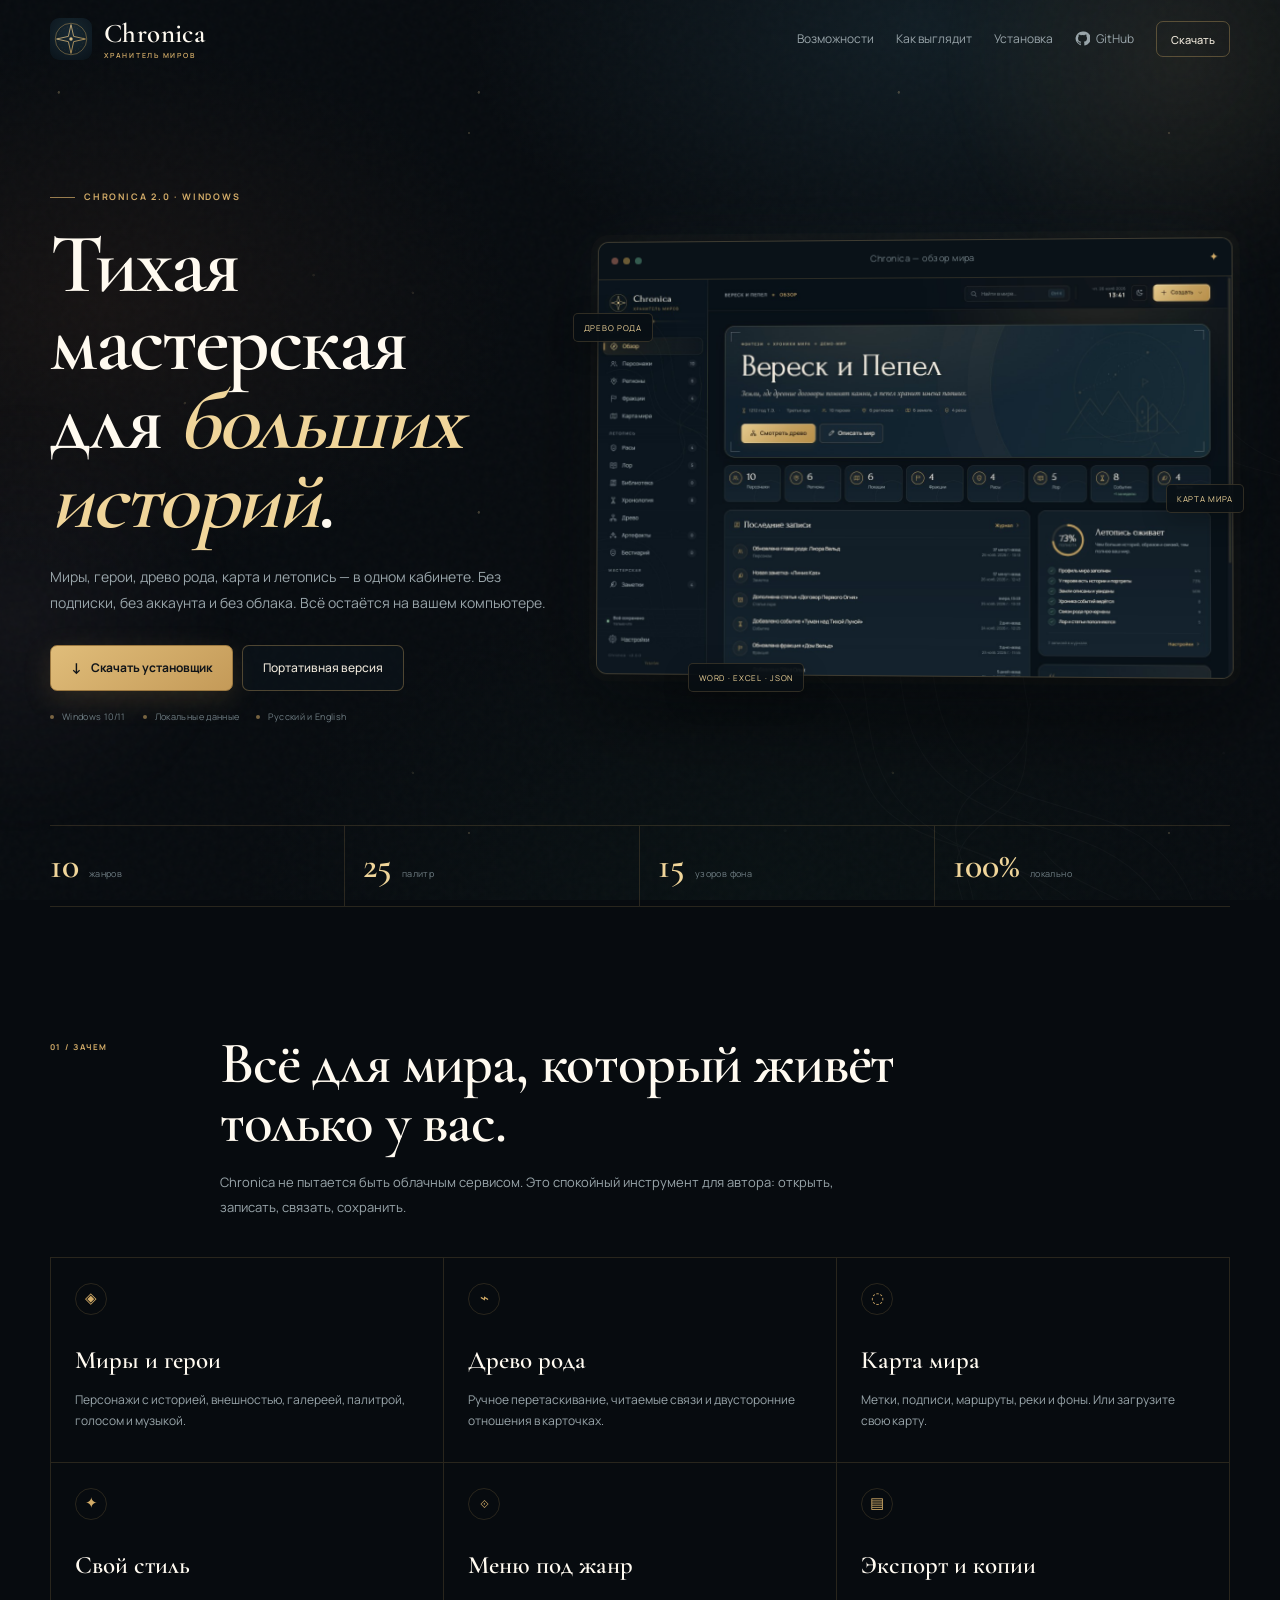
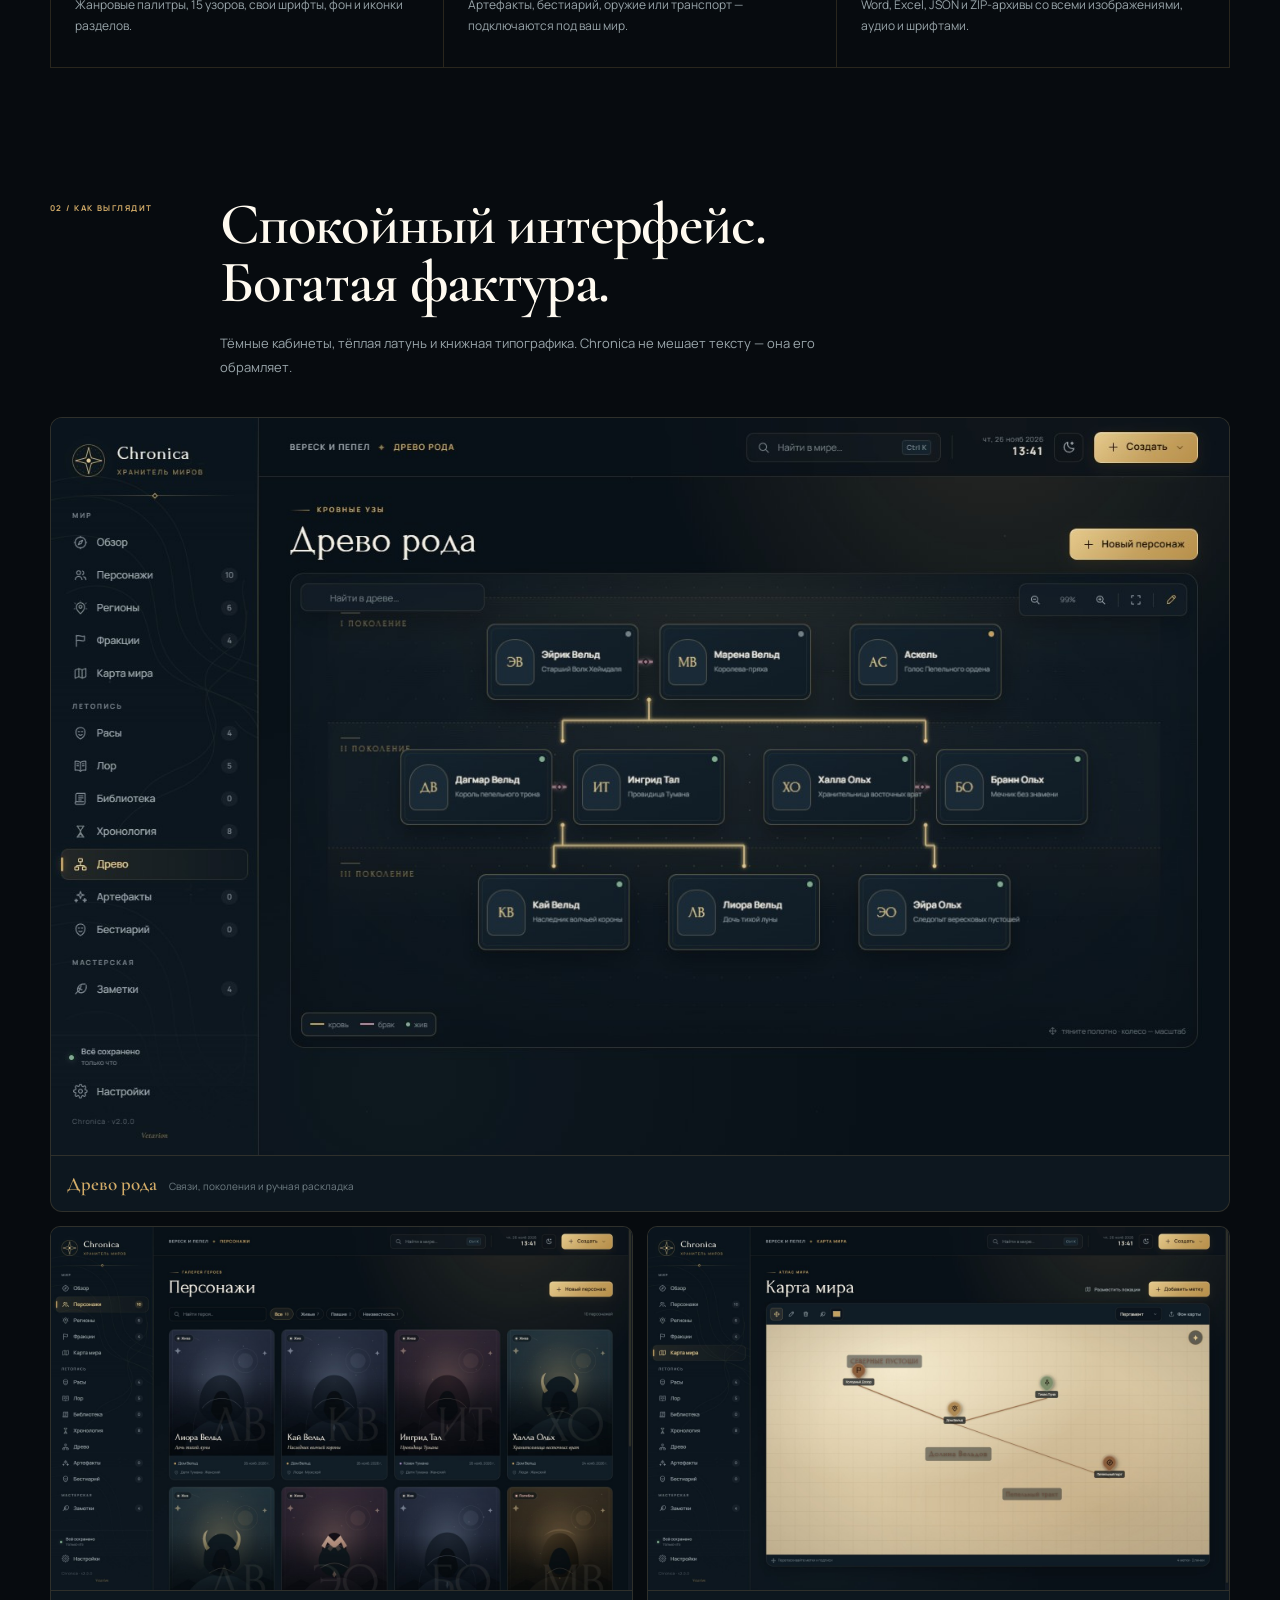
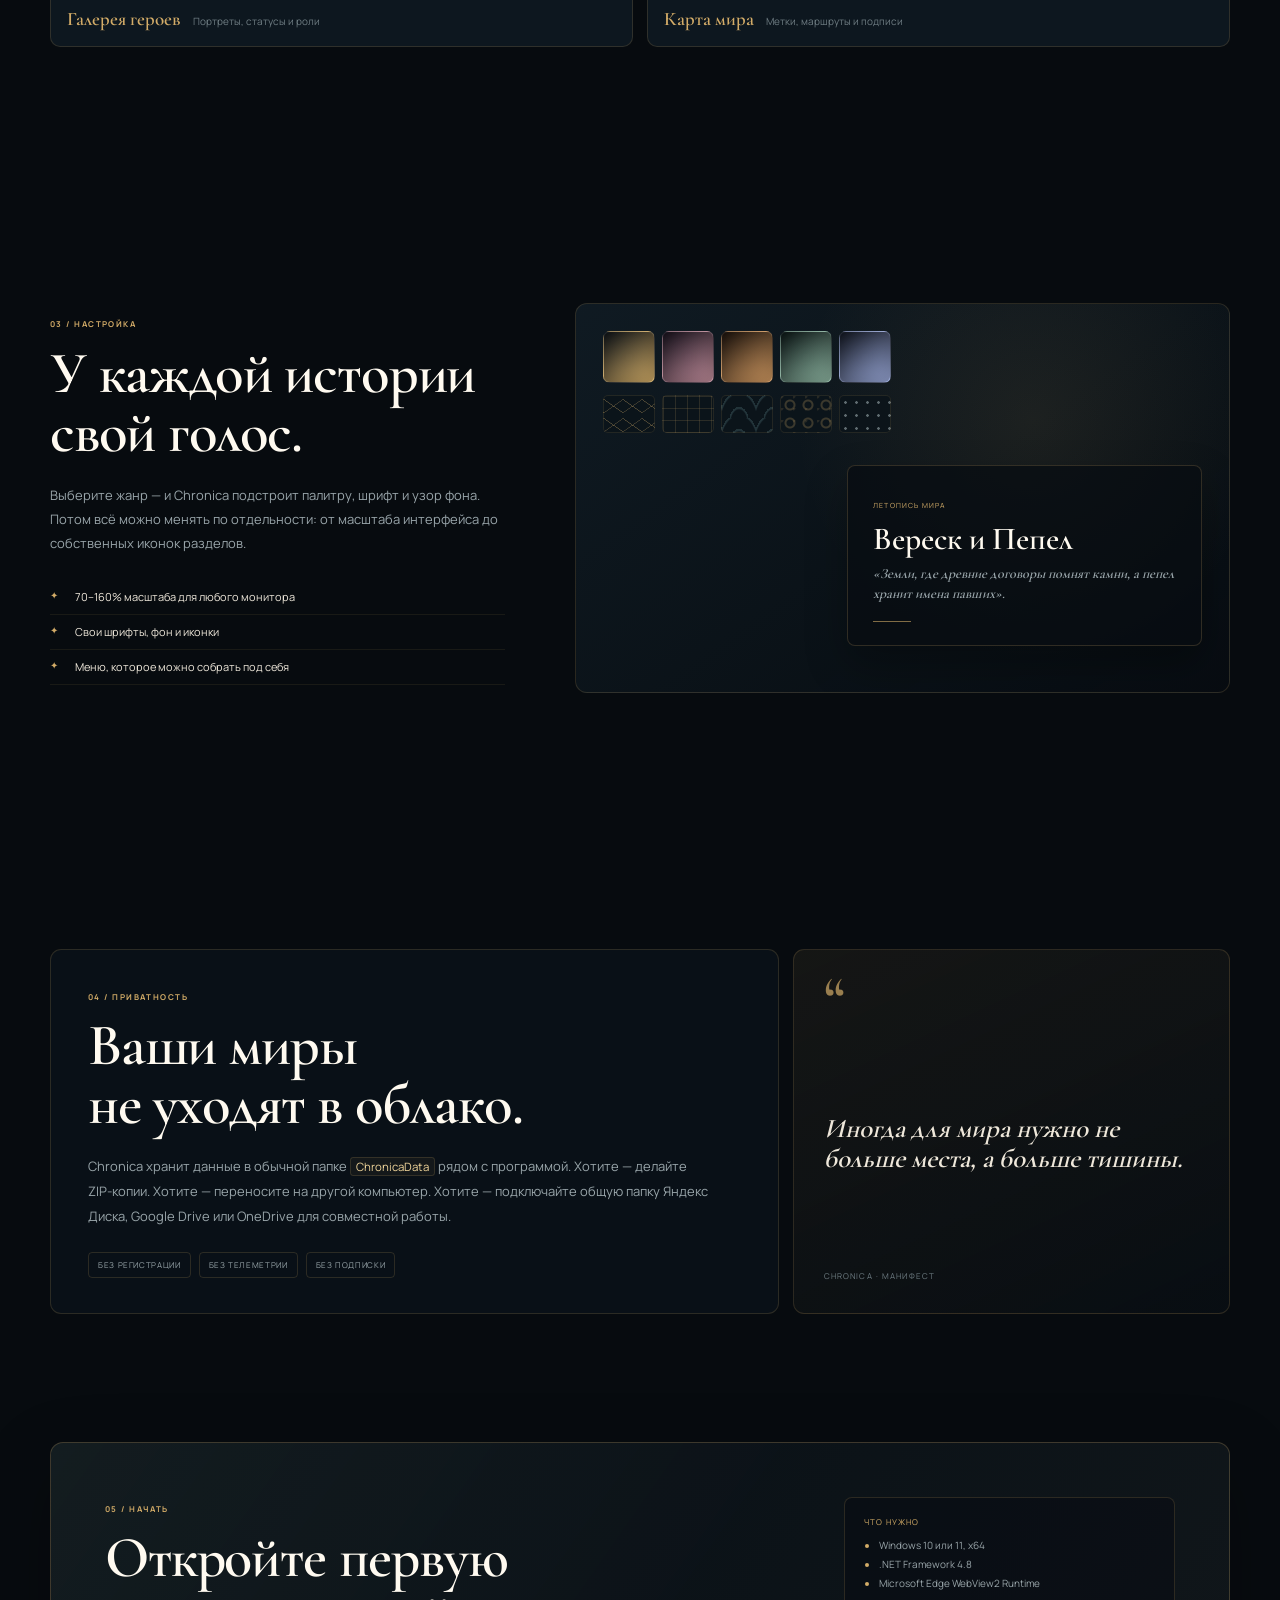
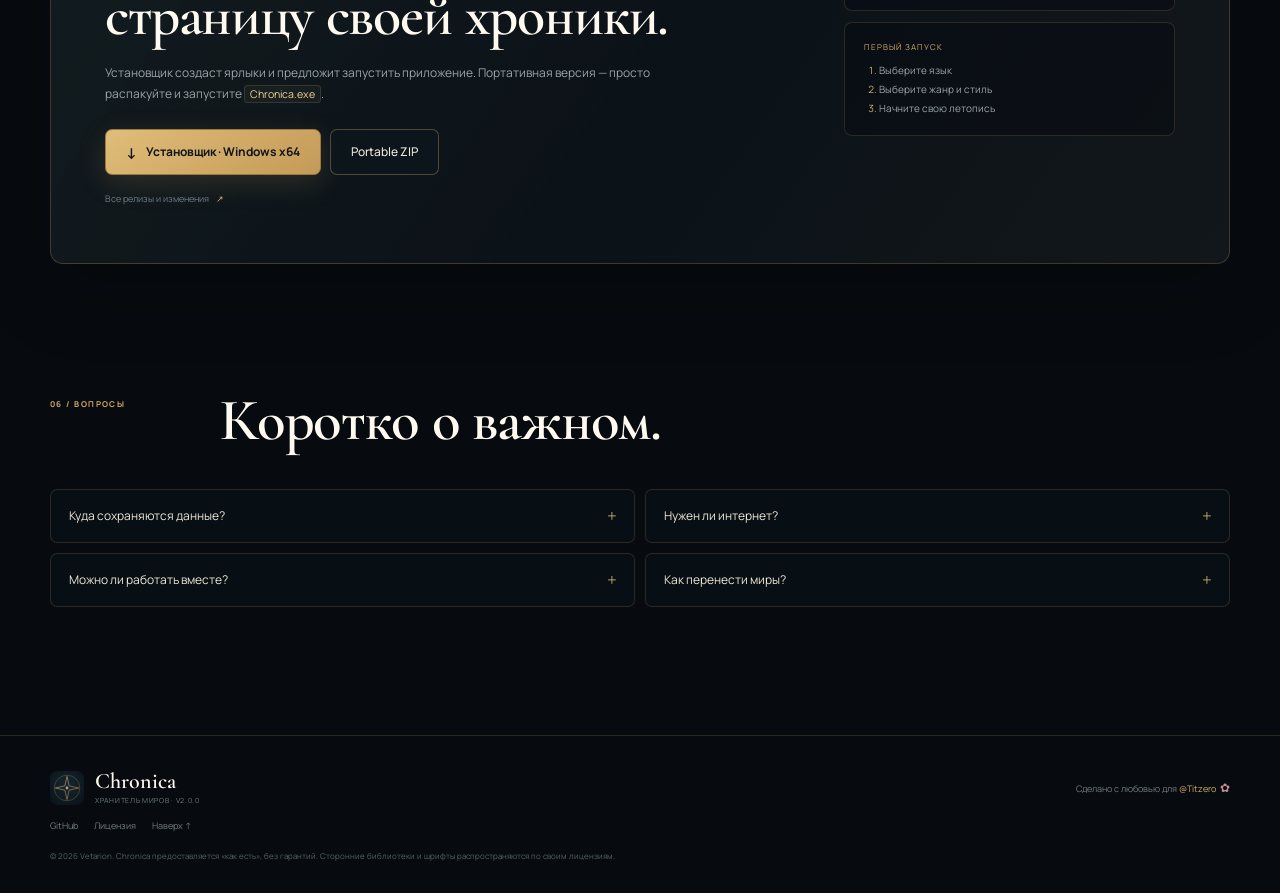
==== docs/index.html @ 89492b54 "Chronica 2.0.0" ====
<!DOCTYPE html>
<html lang="ru">
<head>
  <meta charset="UTF-8">
  <meta name="viewport" content="width=device-width, initial-scale=1">
  <meta name="theme-color" content="#080c10">
  <title>Chronica — тихая мастерская для больших историй</title>
  <meta name="description" content="Chronica — настольная мастерская для фэнтезийных миров, героев и летописей. Всё хранится локально на вашем компьютере.">
  <meta property="og:type" content="website">
  <meta property="og:title" content="Chronica — тихая мастерская для больших историй">
  <meta property="og:description" content="Миры, герои, древо рода, карта мира и летопись. Без подписки. Без облака. Только ваши истории.">
  <meta property="og:image" content="https://ivansemenovvetarion.github.io/Chronica/assets/app-dashboard.jpg">
  <meta property="og:url" content="https://ivansemenovvetarion.github.io/Chronica/">
  <meta name="twitter:card" content="summary_large_image">
  <link rel="icon" href="assets/sigil.svg" type="image/svg+xml">
  <link rel="stylesheet" href="style.css">
  <noscript><style>.reveal{opacity:1;transform:none}</style></noscript>
</head>
<body>
  <div class="backdrop" aria-hidden="true">
    <div class="backdrop__stars"></div>
    <div class="backdrop__glow backdrop__glow--one"></div>
    <div class="backdrop__glow backdrop__glow--two"></div>
    <img class="backdrop__contour" src="assets/contour.svg" alt="">
  </div>

  <header class="site-header" id="top">
    <a class="brand" href="#top" aria-label="Chronica — на главную">
      <img class="brand__sigil" src="assets/sigil.svg" alt="" width="42" height="42">
      <span class="brand__copy">
        <strong>Chronica</strong>
        <small>хранитель миров</small>
      </span>
    </a>
    <nav class="nav" aria-label="Основная навигация">
      <a href="#features">Возможности</a>
      <a href="#showcase">Как выглядит</a>
      <a href="#download">Установка</a>
      <a class="nav__github" href="https://github.com/IvanSemenovVetarion/Chronica" target="_blank" rel="noreferrer">
        <svg viewBox="0 0 24 24" aria-hidden="true"><path d="M12 .8a11.2 11.2 0 0 0-3.5 21.8c.6.1.8-.2.8-.5v-2c-3.1.7-3.8-1.3-3.8-1.3-.5-1.3-1.2-1.7-1.2-1.7-1-.7.1-.7.1-.7 1.1.1 1.7 1.2 1.7 1.2 1 1.7 2.6 1.2 3.2.9.1-.7.4-1.2.7-1.5-2.5-.3-5.1-1.2-5.1-5.5 0-1.2.4-2.2 1.1-3-.1-.3-.5-1.4.1-2.9 0 0 1-.3 3.1 1.2a10.7 10.7 0 0 1 5.7 0c2.2-1.5 3.1-1.2 3.1-1.2.6 1.5.2 2.6.1 2.9.7.8 1.1 1.8 1.1 3 0 4.3-2.6 5.2-5.1 5.5.4.4.8 1.1.8 2.2v3.3c0 .3.2.6.8.5A11.2 11.2 0 0 0 12 .8Z"/></svg>
        GitHub
      </a>
      <a class="button button--small" href="#download">Скачать</a>
    </nav>
  </header>

  <main>
    <section class="hero shell">
      <div class="hero__copy reveal">
        <p class="kicker"><span></span> Chronica 2.0 · Windows</p>
        <h1>Тихая мастерская для <em>больших историй</em>.</h1>
        <p class="hero__lead">Миры, герои, древо рода, карта и летопись — в одном кабинете. Без подписки, без аккаунта и без облака. Всё остаётся на вашем компьютере.</p>
        <div class="hero__actions">
          <a class="button button--primary" href="https://github.com/IvanSemenovVetarion/Chronica/releases/latest/download/ChronicaSetup.exe">
            <span class="button__icon">↓</span> Скачать установщик
          </a>
          <a class="button button--ghost" href="https://github.com/IvanSemenovVetarion/Chronica/releases/latest/download/Chronica-portable.zip">
            Портативная версия
          </a>
        </div>
        <div class="hero__meta">
          <span>Windows 10/11</span>
          <span>Локальные данные</span>
          <span>Русский и English</span>
        </div>
      </div>

      <div class="hero__visual reveal reveal--late">
        <div class="window">
          <div class="window__bar">
            <span class="window__dots"><i></i><i></i><i></i></span>
            <span class="window__title">Chronica — обзор мира</span>
            <span class="window__mark">✦</span>
          </div>
          <div class="window__body">
            <img src="assets/app-dashboard.jpg" alt="Chronica: обзор мира «Вереск и Пепел»" width="1440" height="900">
          </div>
        </div>
        <span class="float-tag float-tag--one">Древо рода</span>
        <span class="float-tag float-tag--two">Карта мира</span>
        <span class="float-tag float-tag--three">Word · Excel · JSON</span>
      </div>
    </section>

    <section class="stat-strip shell reveal" aria-label="Коротко о Chronica">
      <div><strong>10</strong><span>жанров</span></div>
      <div><strong>25</strong><span>палитр</span></div>
      <div><strong>15</strong><span>узоров фона</span></div>
      <div><strong>100%</strong><span>локально</span></div>
    </section>

    <section class="section shell" id="features">
      <div class="section-head reveal">
        <p class="section-no">01 / Зачем</p>
        <div>
          <h2>Всё для мира, который живёт<br>только у вас.</h2>
          <p>Chronica не пытается быть облачным сервисом. Это спокойный инструмент для автора: открыть, записать, связать, сохранить.</p>
        </div>
      </div>

      <div class="feature-grid">
        <article class="feature reveal">
          <span class="feature__icon">◈</span>
          <h3>Миры и герои</h3>
          <p>Персонажи с историей, внешностью, галереей, палитрой, голосом и музыкой.</p>
        </article>
        <article class="feature reveal">
          <span class="feature__icon">⌁</span>
          <h3>Древо рода</h3>
          <p>Ручное перетаскивание, читаемые связи и двусторонние отношения в карточках.</p>
        </article>
        <article class="feature reveal">
          <span class="feature__icon">◌</span>
          <h3>Карта мира</h3>
          <p>Метки, подписи, маршруты, реки и фоны. Или загрузите свою карту.</p>
        </article>
        <article class="feature reveal">
          <span class="feature__icon">✦</span>
          <h3>Свой стиль</h3>
          <p>Жанровые палитры, 15 узоров, свои шрифты, фон и иконки разделов.</p>
        </article>
        <article class="feature reveal">
          <span class="feature__icon">⟐</span>
          <h3>Меню под жанр</h3>
          <p>Артефакты, бестиарий, оружие или транспорт — подключаются под ваш мир.</p>
        </article>
        <article class="feature reveal">
          <span class="feature__icon">▤</span>
          <h3>Экспорт и копии</h3>
          <p>Word, Excel, JSON и ZIP-архивы со всеми изображениями, аудио и шрифтами.</p>
        </article>
      </div>
    </section>

    <section class="section showcase shell" id="showcase">
      <div class="section-head reveal">
        <p class="section-no">02 / Как выглядит</p>
        <div>
          <h2>Спокойный интерфейс.<br>Богатая фактура.</h2>
          <p>Тёмные кабинеты, тёплая латунь и книжная типографика. Chronica не мешает тексту — она его обрамляет.</p>
        </div>
      </div>

      <figure class="showcase__hero reveal">
        <img src="assets/app-tree.jpg" alt="Древо рода в Chronica" width="1440" height="900" loading="lazy">
        <figcaption><span>Древо рода</span> Связи, поколения и ручная раскладка</figcaption>
      </figure>

      <div class="showcase__pair">
        <figure class="reveal">
          <img src="assets/app-characters.jpg" alt="Галерея героев в Chronica" width="1440" height="900" loading="lazy">
          <figcaption><span>Галерея героев</span> Портреты, статусы и роли</figcaption>
        </figure>
        <figure class="reveal reveal--late">
          <img src="assets/app-map.jpg" alt="Карта мира в Chronica" width="1440" height="900" loading="lazy">
          <figcaption><span>Карта мира</span> Метки, маршруты и подписи</figcaption>
        </figure>
      </div>
    </section>

    <section class="section customize shell">
      <div class="customize__copy reveal">
        <p class="section-no">03 / Настройка</p>
        <h2>У каждой истории<br>свой голос.</h2>
        <p>Выберите жанр — и Chronica подстроит палитру, шрифт и узор фона. Потом всё можно менять по отдельности: от масштаба интерфейса до собственных иконок разделов.</p>
        <ul class="check-list">
          <li>70–160% масштаба для любого монитора</li>
          <li>Свои шрифты, фон и иконки</li>
          <li>Меню, которое можно собрать под себя</li>
        </ul>
      </div>
      <div class="customize__visual reveal reveal--late" aria-label="Примеры палитр и узоров Chronica">
        <div class="palette-row">
          <span style="--swatch:#0b1117;--swatch2:#d4ae68"></span>
          <span style="--swatch:#15101b;--swatch2:#c28e9c"></span>
          <span style="--swatch:#19110c;--swatch2:#d39b62"></span>
          <span style="--swatch:#0a1414;--swatch2:#8fb7a3"></span>
          <span style="--swatch:#11151f;--swatch2:#9aa9d9"></span>
        </div>
        <div class="pattern-row">
          <i class="pattern pattern--runes"></i>
          <i class="pattern pattern--grid"></i>
          <i class="pattern pattern--waves"></i>
          <i class="pattern pattern--gears"></i>
          <i class="pattern pattern--snow"></i>
        </div>
        <div class="sample-card">
          <span class="sample-card__kicker">Летопись мира</span>
          <strong>Вереск и Пепел</strong>
          <p>«Земли, где древние договоры помнят камни, а пепел хранит имена павших».</p>
          <span class="sample-card__line"></span>
        </div>
      </div>
    </section>

    <section class="section privacy shell">
      <div class="privacy__panel reveal">
        <p class="section-no">04 / Приватность</p>
        <h2>Ваши миры<br>не уходят в облако.</h2>
        <p>Chronica хранит данные в обычной папке <code>ChronicaData</code> рядом с программой. Хотите — делайте ZIP-копии. Хотите — переносите на другой компьютер. Хотите — подключайте общую папку Яндекс Диска, Google Drive или OneDrive для совместной работы.</p>
        <div class="privacy__facts">
          <span>Без регистрации</span>
          <span>Без телеметрии</span>
          <span>Без подписки</span>
        </div>
      </div>
      <div class="quote-card reveal reveal--late">
        <span class="quote-card__mark">“</span>
        <p>Иногда для мира нужно не больше места, а больше тишины.</p>
        <span class="quote-card__author">Chronica · манифест</span>
      </div>
    </section>

    <section class="section download shell" id="download">
      <div class="download__card reveal">
        <div class="download__copy">
          <p class="section-no">05 / Начать</p>
          <h2>Откройте первую<br>страницу своей хроники.</h2>
          <p>Установщик создаст ярлыки и предложит запустить приложение. Портативная версия — просто распакуйте и запустите <code>Chronica.exe</code>.</p>
          <div class="download__actions">
            <a class="button button--primary" href="https://github.com/IvanSemenovVetarion/Chronica/releases/latest/download/ChronicaSetup.exe"><span class="button__icon">↓</span> Установщик · Windows x64</a>
            <a class="button button--ghost" href="https://github.com/IvanSemenovVetarion/Chronica/releases/latest/download/Chronica-portable.zip">Portable ZIP</a>
          </div>
          <a class="text-link" href="https://github.com/IvanSemenovVetarion/Chronica/releases">Все релизы и изменения <span>↗</span></a>
        </div>
        <div class="download__side">
          <div class="requirements">
            <h3>Что нужно</h3>
            <ul>
              <li>Windows 10 или 11, x64</li>
              <li>.NET Framework 4.8</li>
              <li>Microsoft Edge WebView2 Runtime</li>
            </ul>
          </div>
          <div class="steps">
            <h3>Первый запуск</h3>
            <ol>
              <li>Выберите язык</li>
              <li>Выберите жанр и стиль</li>
              <li>Начните свою летопись</li>
            </ol>
          </div>
        </div>
      </div>
    </section>

    <section class="section faq shell">
      <div class="section-head reveal">
        <p class="section-no">06 / Вопросы</p>
        <div><h2>Коротко о важном.</h2></div>
      </div>
      <div class="faq-grid">
        <details class="reveal">
          <summary>Куда сохраняются данные?</summary>
          <p>В папку <code>ChronicaData</code> рядом с программой. В установленной версии — в папке установки; если она недоступна для записи, используется <code>%LocalAppData%\Chronica</code>.</p>
        </details>
        <details class="reveal">
          <summary>Нужен ли интернет?</summary>
          <p>Нет. Интернет нужен только для проверки обновлений GitHub и импорта из старых чатов через DeepSeek — и то по желанию.</p>
        </details>
        <details class="reveal">
          <summary>Можно ли работать вместе?</summary>
          <p>Да, через общую папку Яндекс Диска, Google Drive, OneDrive или сетевую папку. Без собственного сервера.</p>
        </details>
        <details class="reveal">
          <summary>Как перенести миры?</summary>
          <p>Скопируйте папку <code>ChronicaData</code> целиком рядом с новой копией программы. Резервная копия в ZIP собирает ещё и изображения, аудио и шрифты.</p>
        </details>
      </div>
    </section>
  </main>

  <footer class="site-footer">
    <div class="shell footer__inner">
      <div class="footer__brand">
        <img src="assets/sigil.svg" alt="" width="34" height="34">
        <div><strong>Chronica</strong><span>хранитель миров · v2.0.0</span></div>
      </div>
      <p class="footer__love">Сделано с любовью для <a href="https://vk.ru/titzero" target="_blank" rel="noreferrer">@Titzero</a><span class="rose" aria-hidden="true">✿</span></p>
      <div class="footer__links">
        <a href="https://github.com/IvanSemenovVetarion/Chronica" target="_blank" rel="noreferrer">GitHub</a>
        <a href="https://github.com/IvanSemenovVetarion/Chronica/blob/main/LICENSE">Лицензия</a>
        <a href="#top">Наверх ↑</a>
      </div>
      <p class="footer__legal">© 2026 Vetarion. Chronica предоставляется «как есть», без гарантий. Сторонние библиотеки и шрифты распространяются по своим лицензиям.</p>
    </div>
  </footer>

  <script src="script.js"></script>
</body>
</html>
---- docs/style.css ----
@font-face {
  font-family: "Cormorant";
  src: url("assets/fonts/cormorant-cyr.woff2") format("woff2");
  font-weight: 300 700;
  font-style: normal;
  font-display: swap;
  unicode-range: U+0301, U+0400-045F, U+0490-0491, U+04B0-04B1, U+2116;
}
@font-face {
  font-family: "Cormorant";
  src: url("assets/fonts/cormorant-lat.woff2") format("woff2");
  font-weight: 300 700;
  font-style: normal;
  font-display: swap;
  unicode-range: U+0000-00FF, U+0131, U+0152-0153, U+02BB-02BC, U+02C6, U+02DA, U+02DC, U+2000-206F, U+2074, U+20AC, U+2122, U+2191, U+2193, U+2212, U+2215, U+FEFF, U+FFFD;
}
@font-face {
  font-family: "Manrope";
  src: url("assets/fonts/manrope-cyr.woff2") format("woff2");
  font-weight: 300 800;
  font-style: normal;
  font-display: swap;
  unicode-range: U+0301, U+0400-045F, U+0490-0491, U+04B0-04B1, U+2116;
}
@font-face {
  font-family: "Manrope";
  src: url("assets/fonts/manrope-lat.woff2") format("woff2");
  font-weight: 300 800;
  font-style: normal;
  font-display: swap;
  unicode-range: U+0000-00FF, U+0131, U+0152-0153, U+02BB-02BC, U+02C6, U+02DA, U+02DC, U+2000-206F, U+2074, U+20AC, U+2122, U+2191, U+2193, U+2212, U+2215, U+FEFF, U+FFFD;
}

:root {
  --bg: #070b0f;
  --bg-soft: #0a1117;
  --panel: #0d171f;
  --panel-2: #111c25;
  --ink: #eee7da;
  --ink-strong: #fffaf0;
  --muted: #99a5aa;
  --muted-2: #6f7d83;
  --gold: #d3ac68;
  --gold-bright: #f0d59a;
  --rose: #c48d9a;
  --line: rgba(211, 172, 104, 0.17);
  --line-strong: rgba(211, 172, 104, 0.34);
  --serif: "Cormorant", "Times New Roman", Georgia, serif;
  --sans: "Manrope", "Segoe UI", Arial, sans-serif;
  --shell: 1180px;
}
* { box-sizing: border-box; }
html { scroll-behavior: smooth; }
section[id] { scroll-margin-top: 88px; }
body {
  margin: 0;
  background: var(--bg);
  color: var(--ink);
  font-family: var(--sans);
  font-size: 16px;
  line-height: 1.65;
  overflow-x: hidden;
  -webkit-font-smoothing: antialiased;
}
::selection { background: rgba(211, 172, 104, .3); color: var(--ink-strong); }
a { color: inherit; }
img { max-width: 100%; display: block; }
button, a { -webkit-tap-highlight-color: transparent; }
.shell { width: min(calc(100% - 48px), var(--shell)); margin-inline: auto; }

.backdrop {
  position: fixed; inset: 0; z-index: -2; pointer-events: none; overflow: hidden;
  background:
    radial-gradient(ellipse 55% 46% at 72% 3%, rgba(45, 83, 100, .25), transparent 65%),
    radial-gradient(ellipse 46% 42% at 8% 34%, rgba(90, 55, 37, .18), transparent 70%),
    radial-gradient(ellipse 55% 48% at 60% 100%, rgba(17, 47, 40, .16), transparent 75%),
    var(--bg);
}
.backdrop__stars {
  position: absolute; inset: 0; opacity: .5;
  background-image:
    radial-gradient(circle at 14% 22%, rgba(240, 213, 154, .48) 0 1px, transparent 1.5px),
    radial-gradient(circle at 33% 72%, rgba(240, 213, 154, .28) 0 1px, transparent 1.5px),
    radial-gradient(circle at 67% 19%, rgba(240, 213, 154, .35) 0 1px, transparent 1.5px),
    radial-gradient(circle at 86% 61%, rgba(240, 213, 154, .22) 0 1px, transparent 1.5px),
    radial-gradient(circle at 49% 43%, rgba(240, 213, 154, .18) 0 1px, transparent 1.5px);
  background-size: 420px 420px, 560px 560px, 700px 700px, 480px 480px, 640px 640px;
}
.backdrop__glow { position: absolute; border-radius: 50%; filter: blur(2px); }
.backdrop__glow--one { width: 520px; height: 520px; right: -160px; top: -200px; background: radial-gradient(circle, rgba(211,172,104,.09), transparent 65%); }
.backdrop__glow--two { width: 480px; height: 480px; left: -220px; top: 42%; background: radial-gradient(circle, rgba(196,141,154,.06), transparent 65%); }
.backdrop__contour { position: absolute; width: 760px; right: -160px; bottom: -220px; opacity: .06; filter: saturate(0); }
.backdrop::after {
  content: ""; position: absolute; inset: 0; opacity: .035;
  background-image: url("data:image/svg+xml,%3Csvg viewBox='0 0 160 160' xmlns='http://www.w3.org/2000/svg'%3E%3Cfilter id='n'%3E%3CfeTurbulence type='fractalNoise' baseFrequency='.9' numOctaves='3' stitchTiles='stitch'/%3E%3C/filter%3E%3Crect width='100%25' height='100%25' filter='url(%23n)' opacity='.7'/%3E%3C/svg%3E");
}

.site-header {
  position: sticky; top: 0; z-index: 20;
  display: flex; align-items: center; justify-content: space-between; gap: 24px;
  width: min(calc(100% - 48px), var(--shell)); margin-inline: auto;
  padding: 18px 0;
  transition: padding .25s ease, background .25s ease, border-color .25s ease;
}
.site-header.is-scrolled {
  padding: 12px 18px; margin-top: 8px;
  border: 1px solid rgba(211, 172, 104, .12); border-radius: 14px;
  background: rgba(7, 11, 15, .82); backdrop-filter: blur(18px);
}
.brand { display: flex; align-items: center; gap: 12px; text-decoration: none; }
.brand__sigil { width: 42px; height: 42px; opacity: .95; }
.brand__copy { display: flex; flex-direction: column; line-height: 1; }
.brand strong { font-family: var(--serif); font-size: 27px; font-weight: 500; letter-spacing: .015em; color: var(--ink-strong); }
.brand small { margin-top: 5px; color: var(--gold); font-size: 7px; font-weight: 600; letter-spacing: .25em; text-transform: uppercase; }
.nav { display: flex; align-items: center; gap: 22px; font-size: 12px; color: var(--muted); }
.nav > a { text-decoration: none; transition: color .2s ease; }
.nav > a:hover { color: var(--ink-strong); }
.nav__github { display: inline-flex; align-items: center; gap: 6px; }
.nav__github svg { width: 15px; height: 15px; fill: currentColor; }

.button {
  display: inline-flex; align-items: center; justify-content: center; gap: 9px;
  min-height: 46px; padding: 0 20px;
  border: 1px solid var(--line-strong); border-radius: 7px;
  color: var(--ink); background: transparent;
  font: 500 12px/1 var(--sans); text-decoration: none; cursor: pointer;
  transition: transform .2s ease, background .2s ease, border-color .2s ease, color .2s ease, box-shadow .2s ease;
}
.button:hover { transform: translateY(-2px); border-color: var(--gold); color: var(--ink-strong); }
.button--small { min-height: 36px; padding: 0 14px; font-size: 11px; }
.button--primary {
  border-color: #9b7840;
  background: linear-gradient(145deg, #e0bd7a, #c49a58);
  color: #101418; font-weight: 700;
  box-shadow: 0 8px 28px rgba(196, 154, 88, .18);
}
.button--primary:hover { color: #000; box-shadow: 0 12px 38px rgba(224, 189, 122, .28); }
.button--ghost { background: rgba(13, 23, 31, .5); }
.button__icon { font-size: 15px; line-height: 1; }

.hero {
  display: grid; grid-template-columns: minmax(0, .88fr) minmax(0, 1.12fr);
  align-items: center; gap: 42px;
  padding-top: clamp(56px, 9vw, 112px); padding-bottom: clamp(56px, 8vw, 100px);
}
.kicker { display: flex; align-items: center; gap: 9px; margin: 0 0 20px; color: var(--gold); font-size: 9px; font-weight: 700; letter-spacing: .2em; text-transform: uppercase; }
.kicker span { width: 25px; height: 1px; background: var(--gold); opacity: .7; }
h1, h2, h3 { font-family: var(--serif); font-weight: 400; }
h1 {
  margin: 0; font-size: clamp(54px, 6.6vw, 88px); line-height: .93;
  letter-spacing: -.025em; color: var(--ink-strong); text-wrap: balance;
}
h1 em { color: var(--gold-bright); font-style: italic; font-weight: 300; }
.hero__lead { max-width: 530px; margin: 25px 0 0; color: var(--muted); font-size: 14px; line-height: 1.85; }
.hero__actions { display: flex; flex-wrap: wrap; gap: 9px; margin-top: 29px; }
.hero__meta { display: flex; flex-wrap: wrap; gap: 8px 17px; margin-top: 19px; color: var(--muted-2); font-size: 9px; letter-spacing: .04em; }
.hero__meta span { position: relative; padding-left: 12px; }
.hero__meta span::before { content: ""; position: absolute; left: 0; top: 50%; width: 4px; height: 4px; border-radius: 50%; background: var(--gold); transform: translateY(-50%); opacity: .55; }

.hero__visual { position: relative; }
.window {
  position: relative; overflow: hidden; border: 1px solid rgba(211, 172, 104, .25); border-radius: 11px;
  background: var(--panel);
  box-shadow: 0 35px 90px rgba(0, 0, 0, .55), 0 0 0 7px rgba(211, 172, 104, .025), 0 0 70px rgba(111, 158, 173, .08);
  transform: perspective(1500px) rotateY(-3deg) rotateX(1deg);
  transition: transform .6s cubic-bezier(.2,.7,.2,1), box-shadow .6s ease;
}
.hero__visual:hover .window { transform: perspective(1500px) rotateY(0) rotateX(0) translateY(-5px); box-shadow: 0 45px 110px rgba(0,0,0,.62), 0 0 0 7px rgba(211,172,104,.04), 0 0 90px rgba(111,158,173,.11); }
.window__bar { display: flex; align-items: center; gap: 12px; height: 38px; padding: 0 13px; border-bottom: 1px solid var(--line); background: #0a1218; }
.window__dots { display: flex; gap: 5px; }
.window__dots i { width: 7px; height: 7px; border-radius: 50%; background: #2e3c40; }
.window__dots i:first-child { background: #694740; }
.window__dots i:nth-child(2) { background: #6a5a35; }
.window__dots i:nth-child(3) { background: #345b4f; }
.window__title { flex: 1; color: var(--muted-2); font-size: 9px; letter-spacing: .05em; text-align: center; }
.window__mark { color: var(--gold); font-size: 11px; }
.window__body { overflow: hidden; background: #05090c; }
.window__body img { width: 100%; height: auto; aspect-ratio: 1440 / 900; object-fit: cover; }
.float-tag {
  position: absolute; z-index: 2; padding: 7px 10px;
  border: 1px solid rgba(211, 172, 104, .2); border-radius: 5px;
  background: rgba(8, 14, 19, .82); color: var(--gold-bright); backdrop-filter: blur(12px);
  box-shadow: 0 8px 26px rgba(0,0,0,.24); font-size: 8px; letter-spacing: .09em; text-transform: uppercase;
}
.float-tag--one { top: 17%; left: -20px; }
.float-tag--two { right: -14px; top: 56%; }
.float-tag--three { left: 15%; bottom: -16px; }

.stat-strip {
  display: grid; grid-template-columns: repeat(4, 1fr);
  border-top: 1px solid var(--line); border-bottom: 1px solid var(--line);
}
.stat-strip > div { display: flex; align-items: baseline; gap: 10px; padding: 22px 18px; border-right: 1px solid var(--line); }
.stat-strip > div:first-child { padding-left: 0; }
.stat-strip > div:last-child { border-right: 0; }
.stat-strip strong { font-family: var(--serif); font-size: 36px; font-weight: 400; color: var(--gold-bright); line-height: 1; }
.stat-strip span { color: var(--muted-2); font-size: 9px; letter-spacing: .04em; }

.section { padding-top: clamp(76px, 10vw, 132px); padding-bottom: clamp(76px, 10vw, 132px); }
.section-head { display: grid; grid-template-columns: 140px minmax(0, 1fr); gap: 30px; align-items: start; margin-bottom: 38px; }
.section-no { margin: 5px 0 0; color: var(--gold); font-size: 8px; font-weight: 700; letter-spacing: .18em; text-transform: uppercase; white-space: nowrap; }
.section-head h2, .customize h2, .privacy h2, .download h2 {
  margin: 0; font-size: clamp(38px, 4.6vw, 62px); line-height: 1; letter-spacing: -.02em; color: var(--ink-strong); text-wrap: balance;
}
.section-head p:not(.section-no) { max-width: 620px; margin: 18px 0 0; color: var(--muted); font-size: 13px; line-height: 1.85; }

.feature-grid { display: grid; grid-template-columns: repeat(3, 1fr); border-top: 1px solid var(--line); border-left: 1px solid var(--line); }
.feature { min-height: 205px; padding: 25px 24px; border-right: 1px solid var(--line); border-bottom: 1px solid var(--line); transition: background .25s ease; }
.feature:hover { background: rgba(211, 172, 104, .028); }
.feature__icon { display: inline-flex; align-items: center; justify-content: center; width: 32px; height: 32px; margin-bottom: 25px; border: 1px solid var(--line); border-radius: 50%; color: var(--gold); font-size: 15px; }
.feature h3 { margin: 0 0 8px; color: var(--ink-strong); font-size: 25px; font-weight: 400; }
.feature p { margin: 0; color: var(--muted); font-size: 12px; line-height: 1.75; }

.showcase { padding-top: 0; }
.showcase__hero { margin: 0; position: relative; overflow: hidden; border: 1px solid var(--line); border-radius: 12px; background: var(--panel); }
.showcase__hero img, .showcase__pair img { width: 100%; height: auto; aspect-ratio: 1440 / 900; object-fit: cover; }
.showcase__hero figcaption, .showcase__pair figcaption {
  display: flex; flex-wrap: wrap; align-items: baseline; gap: 5px 12px;
  padding: 12px 16px; border-top: 1px solid var(--line);
  color: var(--muted-2); font-size: 10px;
}
.showcase__hero figcaption span, .showcase__pair figcaption span { color: var(--gold); font-family: var(--serif); font-size: 19px; }
.showcase__pair { display: grid; grid-template-columns: 1fr 1fr; gap: 14px; margin-top: 14px; }
.showcase__pair figure { margin: 0; overflow: hidden; border: 1px solid var(--line); border-radius: 10px; background: var(--panel); }
.showcase img { transition: transform .7s cubic-bezier(.2,.7,.2,1); }
.showcase figure:hover img { transform: scale(1.012); }

.customize { display: grid; grid-template-columns: .82fr 1.18fr; gap: 70px; align-items: center; }
.customize__copy h2 { margin: 15px 0 0; }
.customize__copy > p:not(.section-no) { max-width: 470px; margin: 20px 0 0; color: var(--muted); font-size: 13px; line-height: 1.85; }
.check-list { list-style: none; margin: 25px 0 0; padding: 0; }
.check-list li { position: relative; padding: 8px 0 8px 25px; border-bottom: 1px solid rgba(211, 172, 104, .09); color: var(--ink); font-size: 11px; }
.check-list li::before { content: "✦"; position: absolute; left: 0; top: 7px; color: var(--gold); font-size: 10px; }
.customize__visual { position: relative; min-height: 390px; padding: 27px; border: 1px solid var(--line); border-radius: 12px; background: linear-gradient(145deg, rgba(17, 28, 37, .9), rgba(8, 13, 18, .85)); overflow: hidden; }
.customize__visual::before { content: ""; position: absolute; inset: 0; background: radial-gradient(circle at 70% 30%, rgba(211, 172, 104, .09), transparent 45%); pointer-events: none; }
.palette-row { display: flex; gap: 7px; position: relative; z-index: 1; }
.palette-row span { width: 52px; height: 52px; border: 1px solid rgba(255,255,255,.08); border-radius: 7px; background: linear-gradient(145deg, var(--swatch), var(--swatch2)); box-shadow: inset 0 0 20px rgba(0,0,0,.3); }
.pattern-row { display: flex; gap: 7px; margin-top: 12px; position: relative; z-index: 1; }
.pattern { display: block; width: 52px; height: 38px; border: 1px solid rgba(211,172,104,.15); border-radius: 5px; background-color: #0b141a; opacity: .8; }
.pattern--runes { background-image: linear-gradient(35deg, transparent 46%, rgba(211,172,104,.42) 47% 49%, transparent 50%), linear-gradient(-35deg, transparent 46%, rgba(211,172,104,.32) 47% 49%, transparent 50%); background-size: 19px 19px; }
.pattern--grid { background-image: linear-gradient(rgba(211,172,104,.2) 1px, transparent 1px), linear-gradient(90deg, rgba(211,172,104,.2) 1px, transparent 1px); background-size: 12px 12px; }
.pattern--waves { background-image: repeating-radial-gradient(ellipse at 50% 120%, transparent 0 8px, rgba(127,178,184,.25) 9px 10px); background-size: 34px 22px; }
.pattern--gears { background-image: radial-gradient(circle at 50% 50%, transparent 0 3px, rgba(211,172,104,.3) 4px 5px, transparent 6px), radial-gradient(circle at 0 0, rgba(211,172,104,.18) 0 2px, transparent 3px); background-size: 18px 18px, 12px 12px; }
.pattern--snow { background-image: radial-gradient(circle, rgba(220,236,240,.5) 0 1px, transparent 1.6px); background-size: 11px 13px; }
.sample-card { position: relative; z-index: 1; max-width: 355px; margin: 32px 0 0 auto; padding: 23px 25px; border: 1px solid rgba(211,172,104,.2); border-radius: 8px; background: rgba(8,14,19,.78); box-shadow: 0 18px 42px rgba(0,0,0,.28); }
.sample-card__kicker { color: var(--gold); font-size: 7px; letter-spacing: .17em; text-transform: uppercase; }
.sample-card strong { display: block; margin-top: 7px; color: var(--ink-strong); font-family: var(--serif); font-size: 32px; font-weight: 400; line-height: 1; }
.sample-card p { margin: 9px 0 0; color: var(--muted); font-family: var(--serif); font-size: 14px; font-style: italic; line-height: 1.45; }
.sample-card__line { display: block; width: 38px; height: 1px; margin-top: 17px; background: var(--gold); opacity: .6; }

.privacy { display: grid; grid-template-columns: 1.25fr .75fr; gap: 14px; align-items: stretch; }
.privacy__panel, .quote-card { border: 1px solid var(--line); border-radius: 11px; background: rgba(12, 21, 28, .66); }
.privacy__panel { padding: 35px 37px; }
.privacy__panel h2 { margin: 13px 0 0; }
.privacy__panel > p:not(.section-no) { max-width: 620px; margin: 20px 0 0; color: var(--muted); font-size: 13px; line-height: 1.9; }
.privacy__panel code, .faq code, .download code { padding: 1px 5px; border: 1px solid var(--line); border-radius: 3px; background: rgba(211,172,104,.05); color: var(--gold-bright); font-family: var(--sans); font-size: .88em; }
.privacy__facts { display: flex; flex-wrap: wrap; gap: 8px; margin-top: 24px; }
.privacy__facts span { padding: 5px 9px; border: 1px solid var(--line); border-radius: 4px; color: var(--muted); font-size: 8px; letter-spacing: .08em; text-transform: uppercase; }
.quote-card { display: flex; flex-direction: column; justify-content: space-between; padding: 30px; background: linear-gradient(155deg, rgba(211,172,104,.07), rgba(10,17,23,.5)); }
.quote-card__mark { color: var(--gold); font-family: var(--serif); font-size: 60px; line-height: .6; opacity: .7; }
.quote-card p { margin: 3px 0 0; color: var(--paper, #eee7da); font-family: var(--serif); font-size: 27px; font-style: italic; line-height: 1.12; }
.quote-card__author { color: var(--muted-2); font-size: 8px; letter-spacing: .14em; text-transform: uppercase; }

.download { padding-top: 0; }
.download__card { display: grid; grid-template-columns: 1.35fr .65fr; gap: 50px; padding: clamp(30px, 5vw, 54px); border: 1px solid rgba(211,172,104,.24); border-radius: 13px; background: linear-gradient(125deg, rgba(31, 45, 48, .52), rgba(13, 20, 26, .87) 50%, rgba(19, 24, 28, .9)); box-shadow: 0 25px 70px rgba(0,0,0,.25); }
.download h2 { margin: 14px 0 0; font-size: clamp(38px, 4.8vw, 58px); }
.download__copy > p:not(.section-no) { max-width: 560px; margin: 17px 0 0; color: var(--muted); font-size: 12px; line-height: 1.8; }
.download__actions { display: flex; flex-wrap: wrap; gap: 9px; margin-top: 24px; }
.text-link { display: inline-flex; gap: 7px; margin-top: 17px; color: var(--muted-2); font-size: 9px; text-decoration: none; }
.text-link:hover { color: var(--gold-bright); }
.text-link span { color: var(--gold); }
.download__side { display: grid; gap: 11px; align-content: start; }
.requirements, .steps { padding: 17px 19px; border: 1px solid var(--line); border-radius: 8px; background: rgba(5, 9, 13, .33); }
.requirements h3, .steps h3 { margin: 0 0 8px; color: var(--gold); font-family: var(--sans); font-size: 8px; letter-spacing: .13em; text-transform: uppercase; }
.requirements ul, .steps ol { margin: 0; padding-left: 15px; color: var(--muted); font-size: 10px; line-height: 1.9; }
.requirements li::marker, .steps li::marker { color: var(--gold); }

.faq { padding-top: 0; }
.faq-grid { display: grid; grid-template-columns: 1fr 1fr; gap: 10px; }
.faq details { border: 1px solid var(--line); border-radius: 7px; background: rgba(12,21,28,.45); }
.faq summary { position: relative; padding: 16px 38px 16px 18px; color: var(--ink); font-size: 12px; cursor: pointer; list-style: none; }
.faq summary::-webkit-details-marker { display: none; }
.faq summary::after { content: "+"; position: absolute; right: 17px; top: 12px; color: var(--gold); font-size: 17px; font-weight: 300; }
.faq details[open] summary::after { content: "−"; }
.faq details p { margin: 0; padding: 0 18px 18px; color: var(--muted); font-size: 11px; line-height: 1.8; }

.site-footer { border-top: 1px solid var(--line); padding: 34px 0 30px; }
.footer__inner { display: grid; grid-template-columns: 1fr auto; gap: 13px 28px; align-items: center; }
.footer__brand { display: flex; align-items: center; gap: 11px; }
.footer__brand img { width: 34px; height: 34px; opacity: .8; }
.footer__brand div { display: flex; flex-direction: column; }
.footer__brand strong { color: var(--ink-strong); font-family: var(--serif); font-size: 22px; font-weight: 400; line-height: 1; }
.footer__brand span { margin-top: 3px; color: var(--muted-2); font-size: 7px; letter-spacing: .1em; text-transform: uppercase; }
.footer__love { margin: 0; color: var(--muted-2); font-size: 9px; }
.footer__love a { color: var(--gold); text-decoration: none; }
.footer__love a:hover { color: var(--gold-bright); }
.rose { display: inline-block; margin-left: 4px; color: var(--rose); font-size: 12px; transition: transform .3s ease; }
.footer__love:hover .rose { transform: rotate(20deg) scale(1.25); }
.footer__links { display: flex; gap: 16px; grid-column: 1 / -1; grid-row: 2; color: var(--muted-2); font-size: 9px; }
.footer__links a { text-decoration: none; }
.footer__links a:hover { color: var(--gold-bright); }
.footer__legal { grid-column: 1 / -1; margin: 2px 0 0; color: #536168; font-size: 8px; line-height: 1.7; }

.reveal { opacity: 0; transform: translateY(17px); transition: opacity .7s ease, transform .7s cubic-bezier(.2,.7,.2,1); }
.reveal--late { transition-delay: .09s; }
.reveal.is-visible { opacity: 1; transform: none; }
@media (prefers-reduced-motion: reduce) {
  html { scroll-behavior: auto; }
  .reveal { opacity: 1; transform: none; transition: none; }
  .window, .showcase img, .button, .rose { transition: none; }
}

@media (max-width: 980px) {
  .hero { grid-template-columns: 1fr; gap: 42px; }
  .hero__visual { max-width: 720px; }
  .hero__copy { max-width: 720px; }
  .section-head { grid-template-columns: 1fr; gap: 12px; }
  .feature-grid { grid-template-columns: 1fr 1fr; }
  .customize, .privacy, .download__card { grid-template-columns: 1fr; gap: 35px; }
  .customize__visual { min-height: 330px; }
  .download__side { grid-template-columns: 1fr 1fr; }
  .nav > a:not(.button):not(.nav__github) { display: none; }
}
@media (max-width: 680px) {
  .shell { width: min(calc(100% - 32px), var(--shell)); }
  .site-header { width: min(calc(100% - 32px), var(--shell)); gap: 10px; }
  .brand strong { font-size: 24px; }
  .nav { gap: 10px; }
  .nav__github { display: none; }
  .button--small { min-height: 32px; padding-inline: 11px; }
  h1 { font-size: clamp(46px, 13vw, 68px); }
  .hero__actions .button { flex: 1 1 auto; padding-inline: 13px; font-size: 11px; }
  .float-tag { display: none; }
  .stat-strip { grid-template-columns: 1fr 1fr; }
  .stat-strip > div { padding: 16px 12px; }
  .stat-strip > div:nth-child(2n) { border-right: 0; }
  .stat-strip > div:nth-child(-n+2) { border-bottom: 1px solid var(--line); }
  .stat-strip > div:first-child { padding-left: 12px; }
  .stat-strip strong { font-size: 31px; }
  .feature-grid, .showcase__pair, .faq-grid, .download__side { grid-template-columns: 1fr; }
  .feature { min-height: 0; }
  .section-head h2, .customize h2, .privacy h2 { font-size: clamp(37px, 10vw, 50px); }
  .privacy__panel { padding: 27px 22px; }
  .quote-card p { font-size: 24px; }
  .download__card { padding: 25px 21px; }
  .footer__inner { grid-template-columns: 1fr; gap: 12px; }
  .footer__links { grid-row: auto; }
  .footer__legal { grid-column: auto; }
}
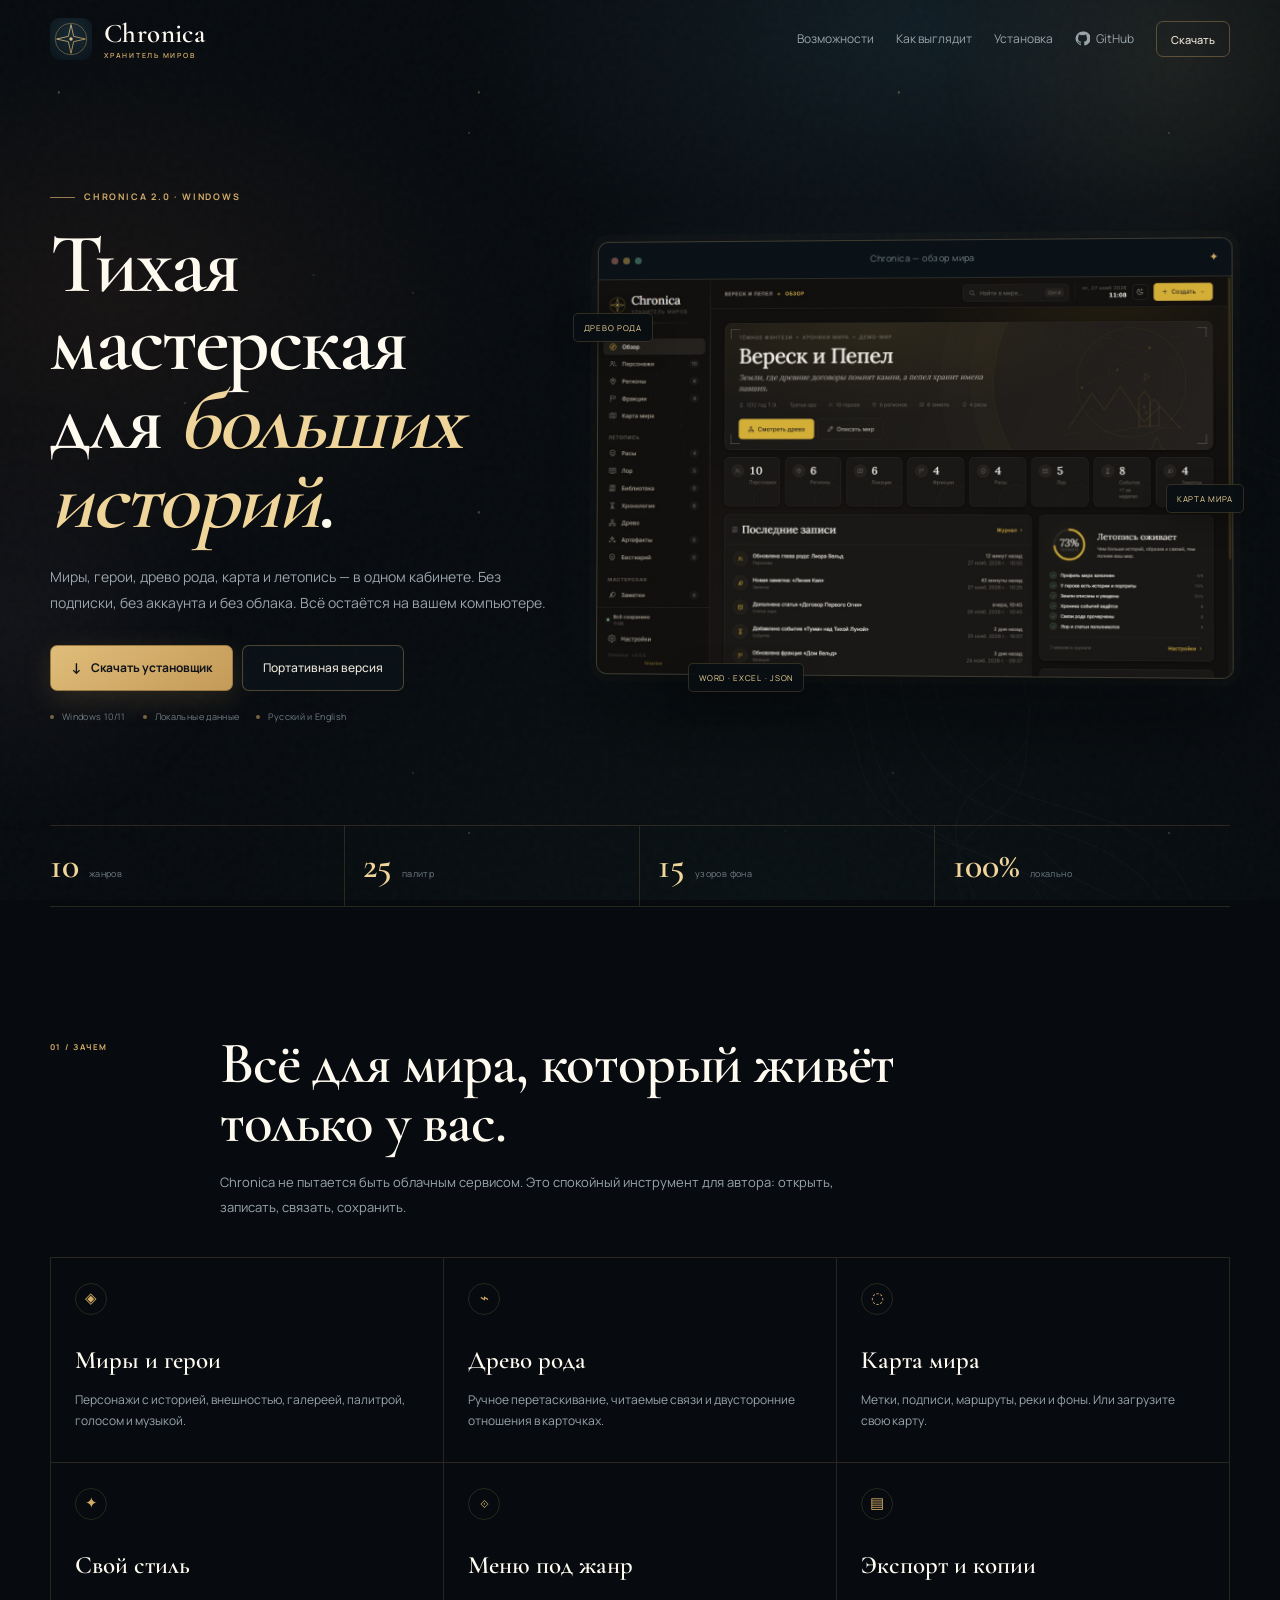
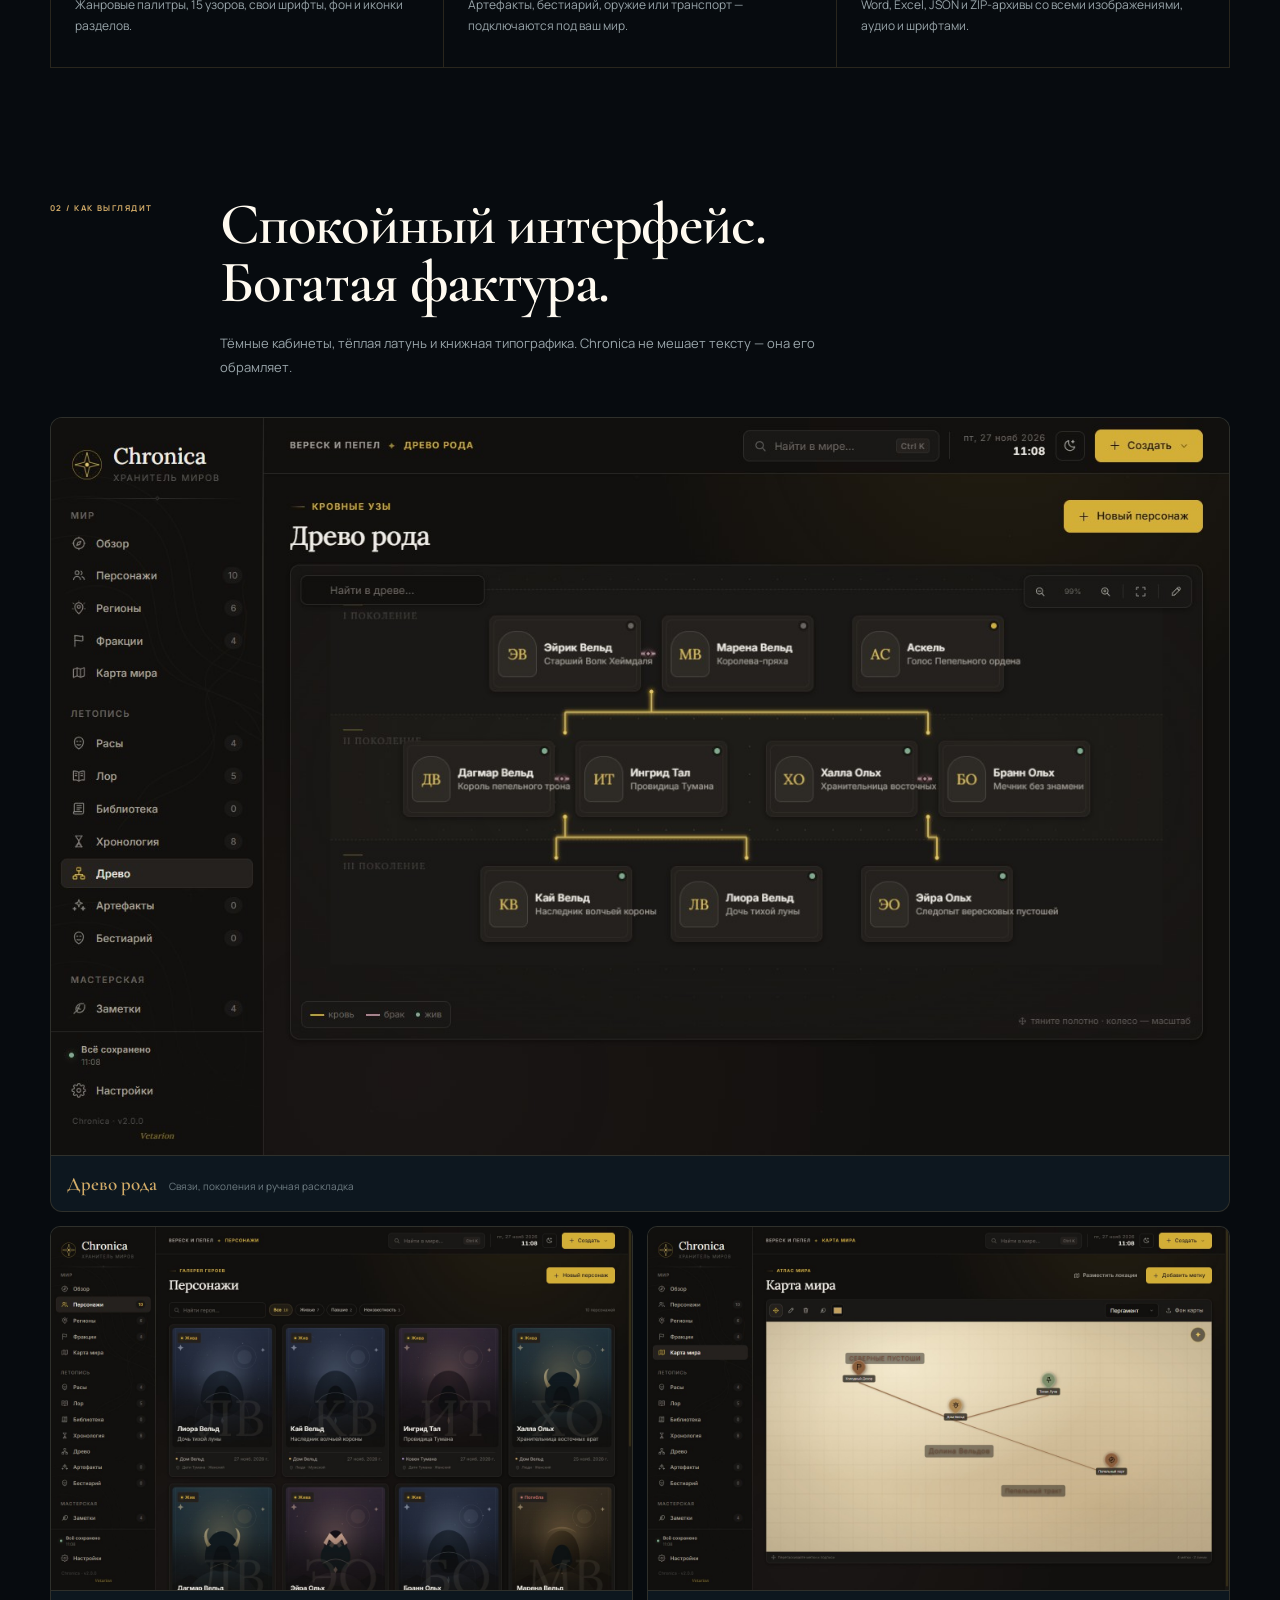
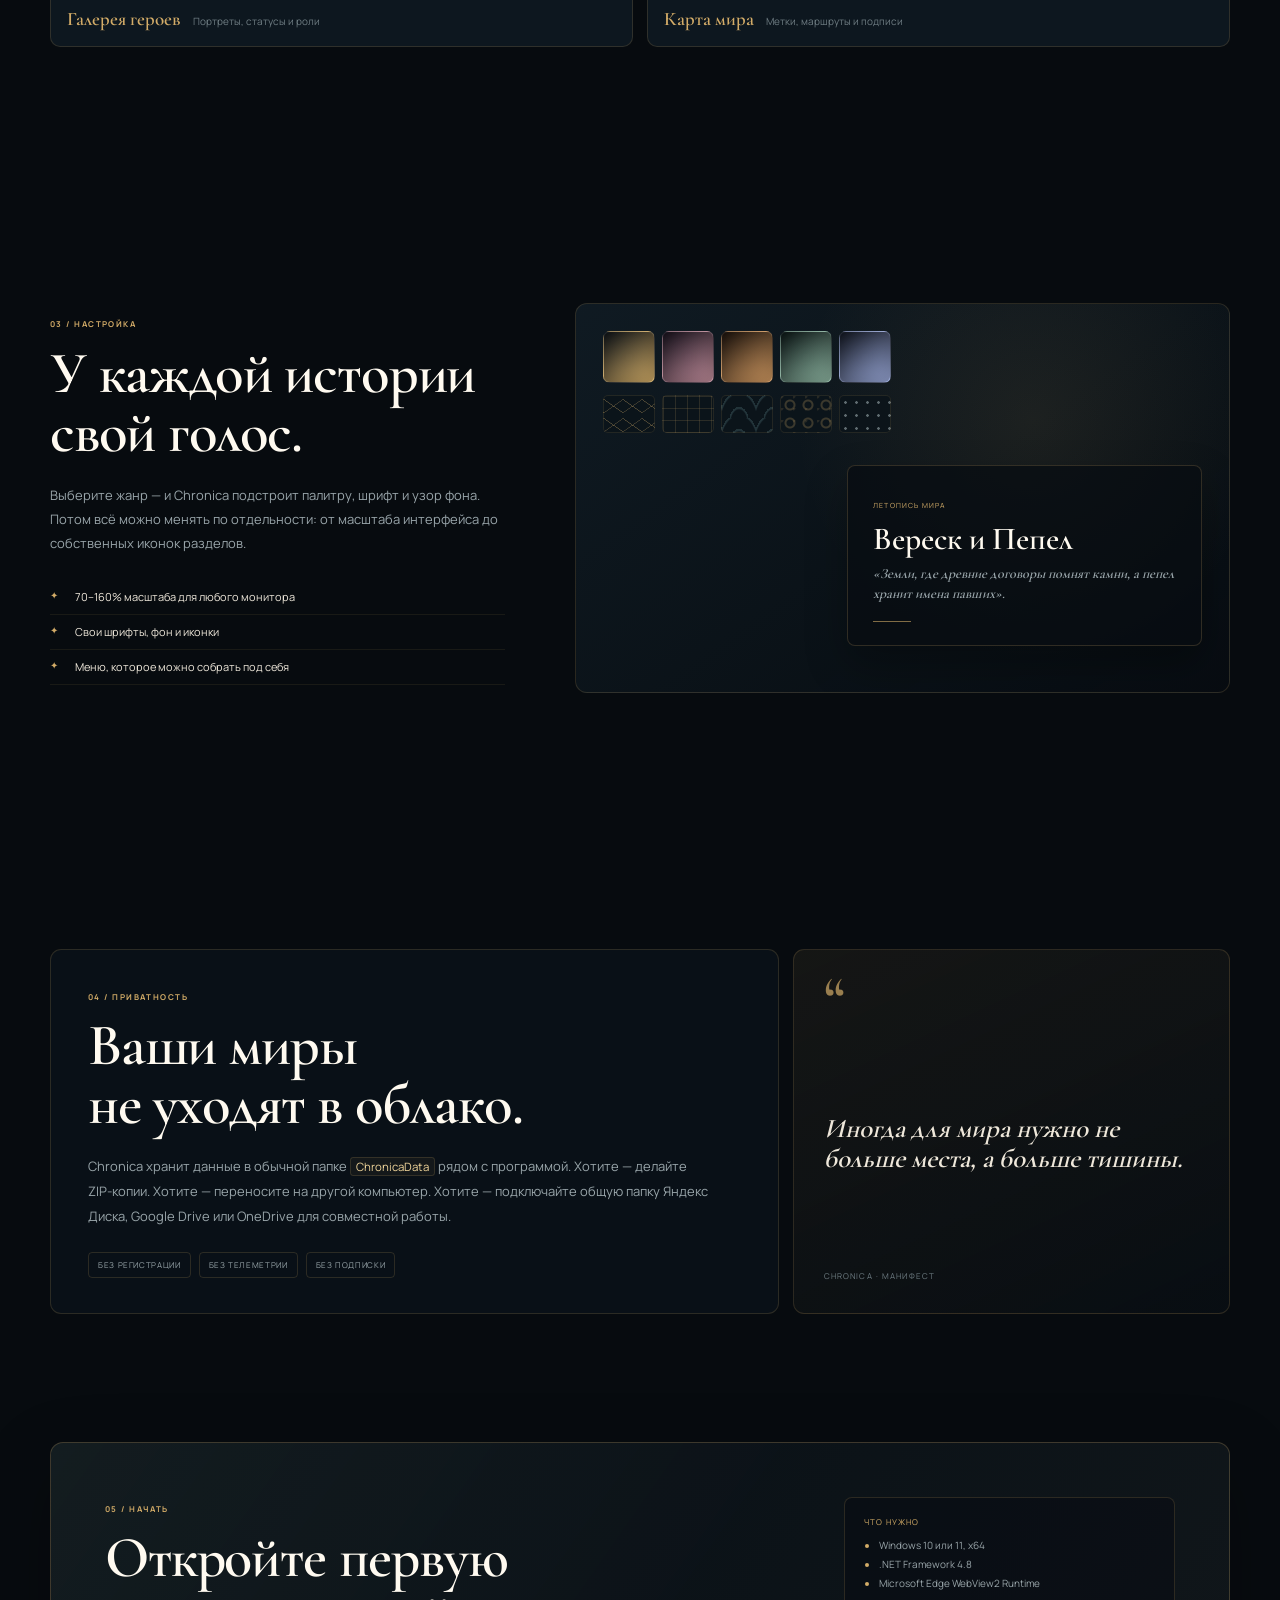
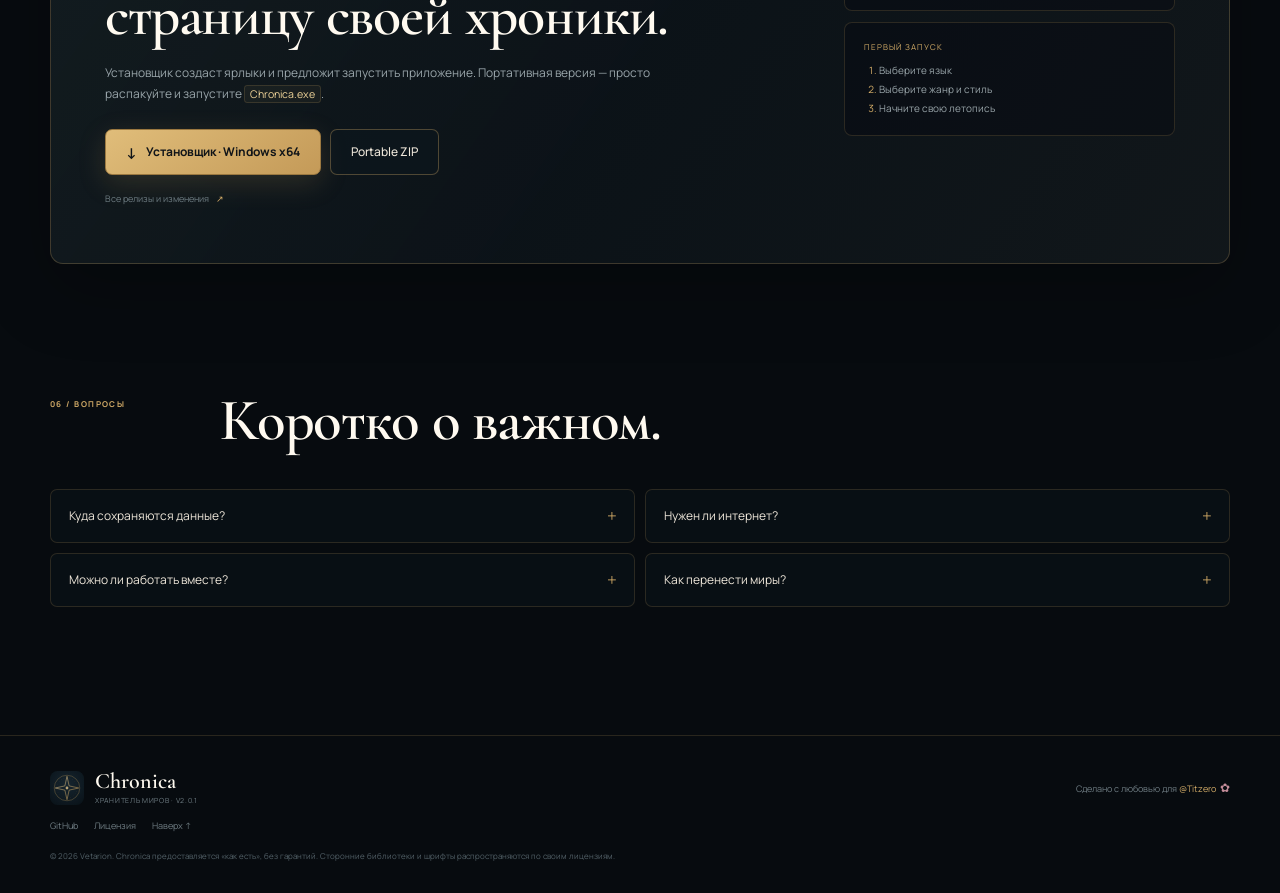
==== commit 452c9cc2: "Redesign UI for Chronica 2.0.1" ====
--- a/docs/index.html
+++ b/docs/index.html
@@ -274,7 +274,7 @@
     <div class="shell footer__inner">
       <div class="footer__brand">
         <img src="assets/sigil.svg" alt="" width="34" height="34">
-        <div><strong>Chronica</strong><span>хранитель миров · v2.0.0</span></div>
+        <div><strong>Chronica</strong><span>хранитель миров · v2.0.1</span></div>
       </div>
       <p class="footer__love">Сделано с любовью для <a href="https://vk.ru/titzero" target="_blank" rel="noreferrer">@Titzero</a><span class="rose" aria-hidden="true">✿</span></p>
       <div class="footer__links">
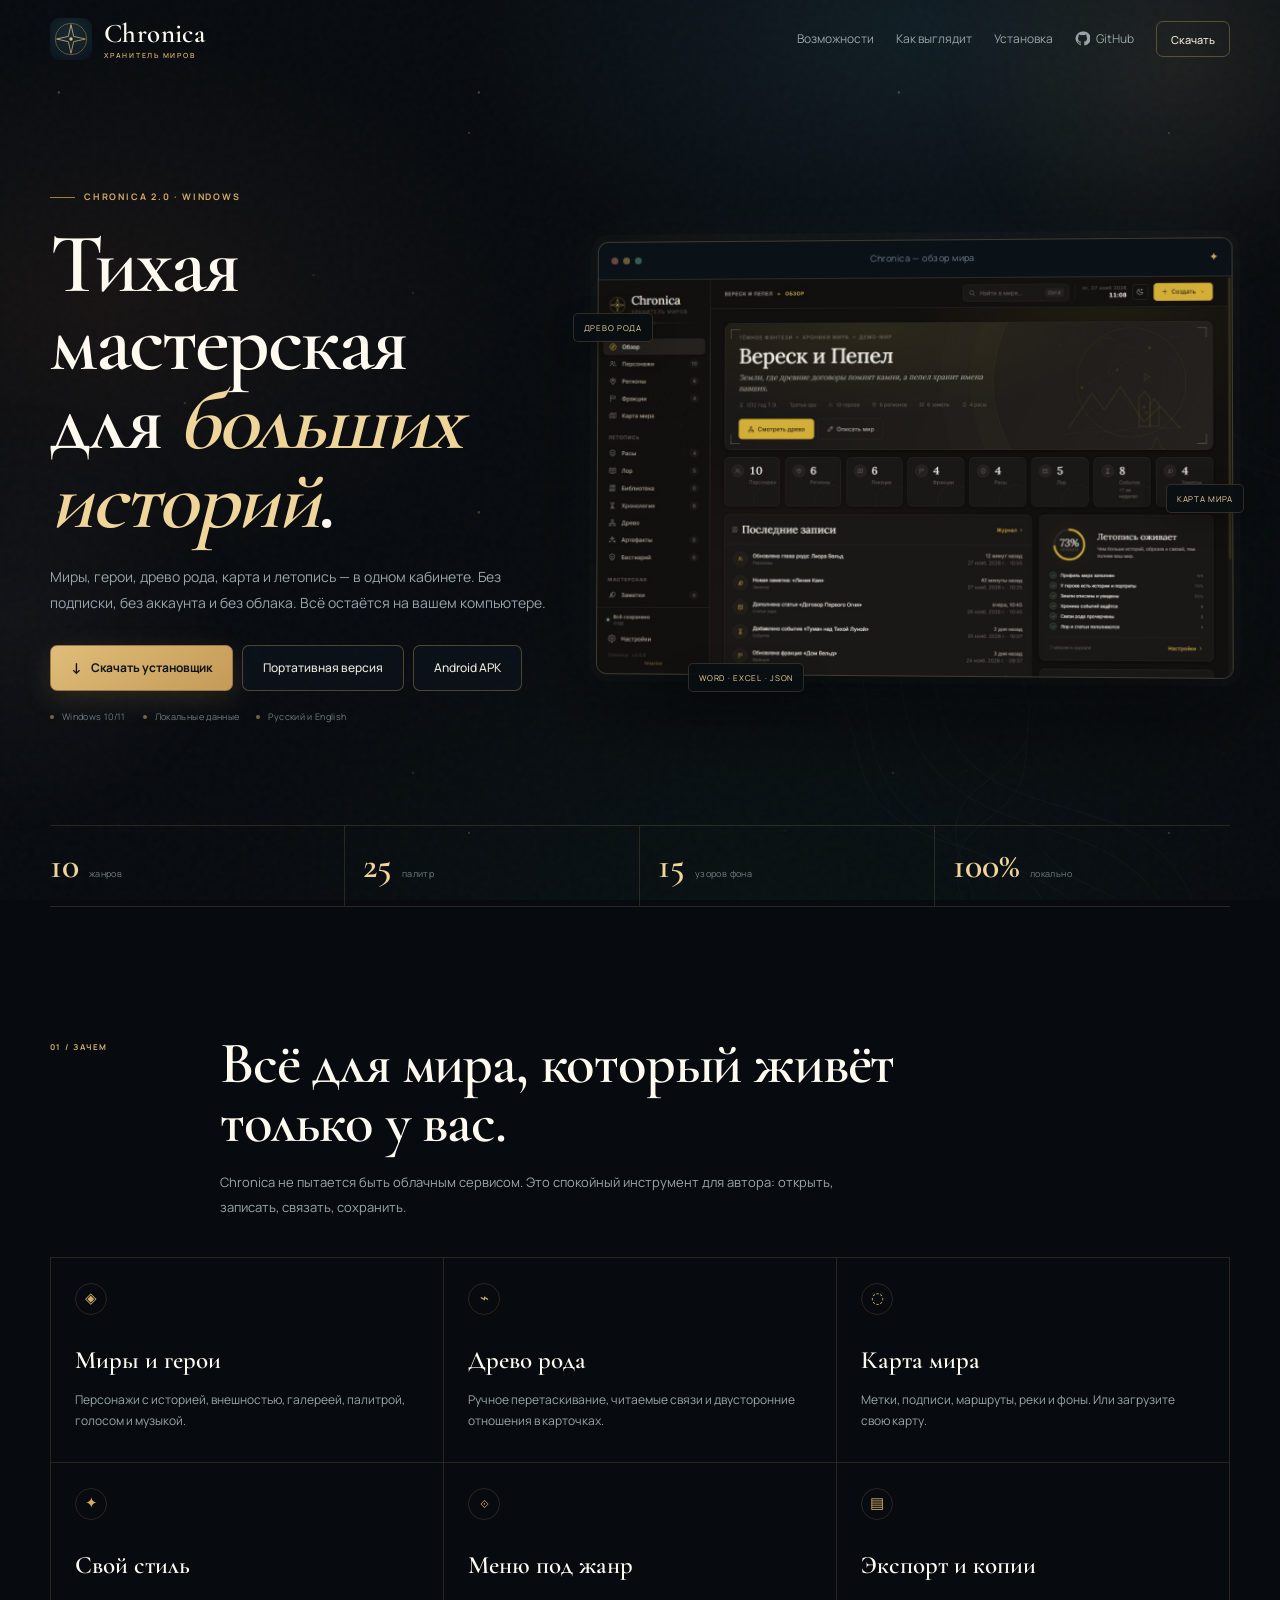
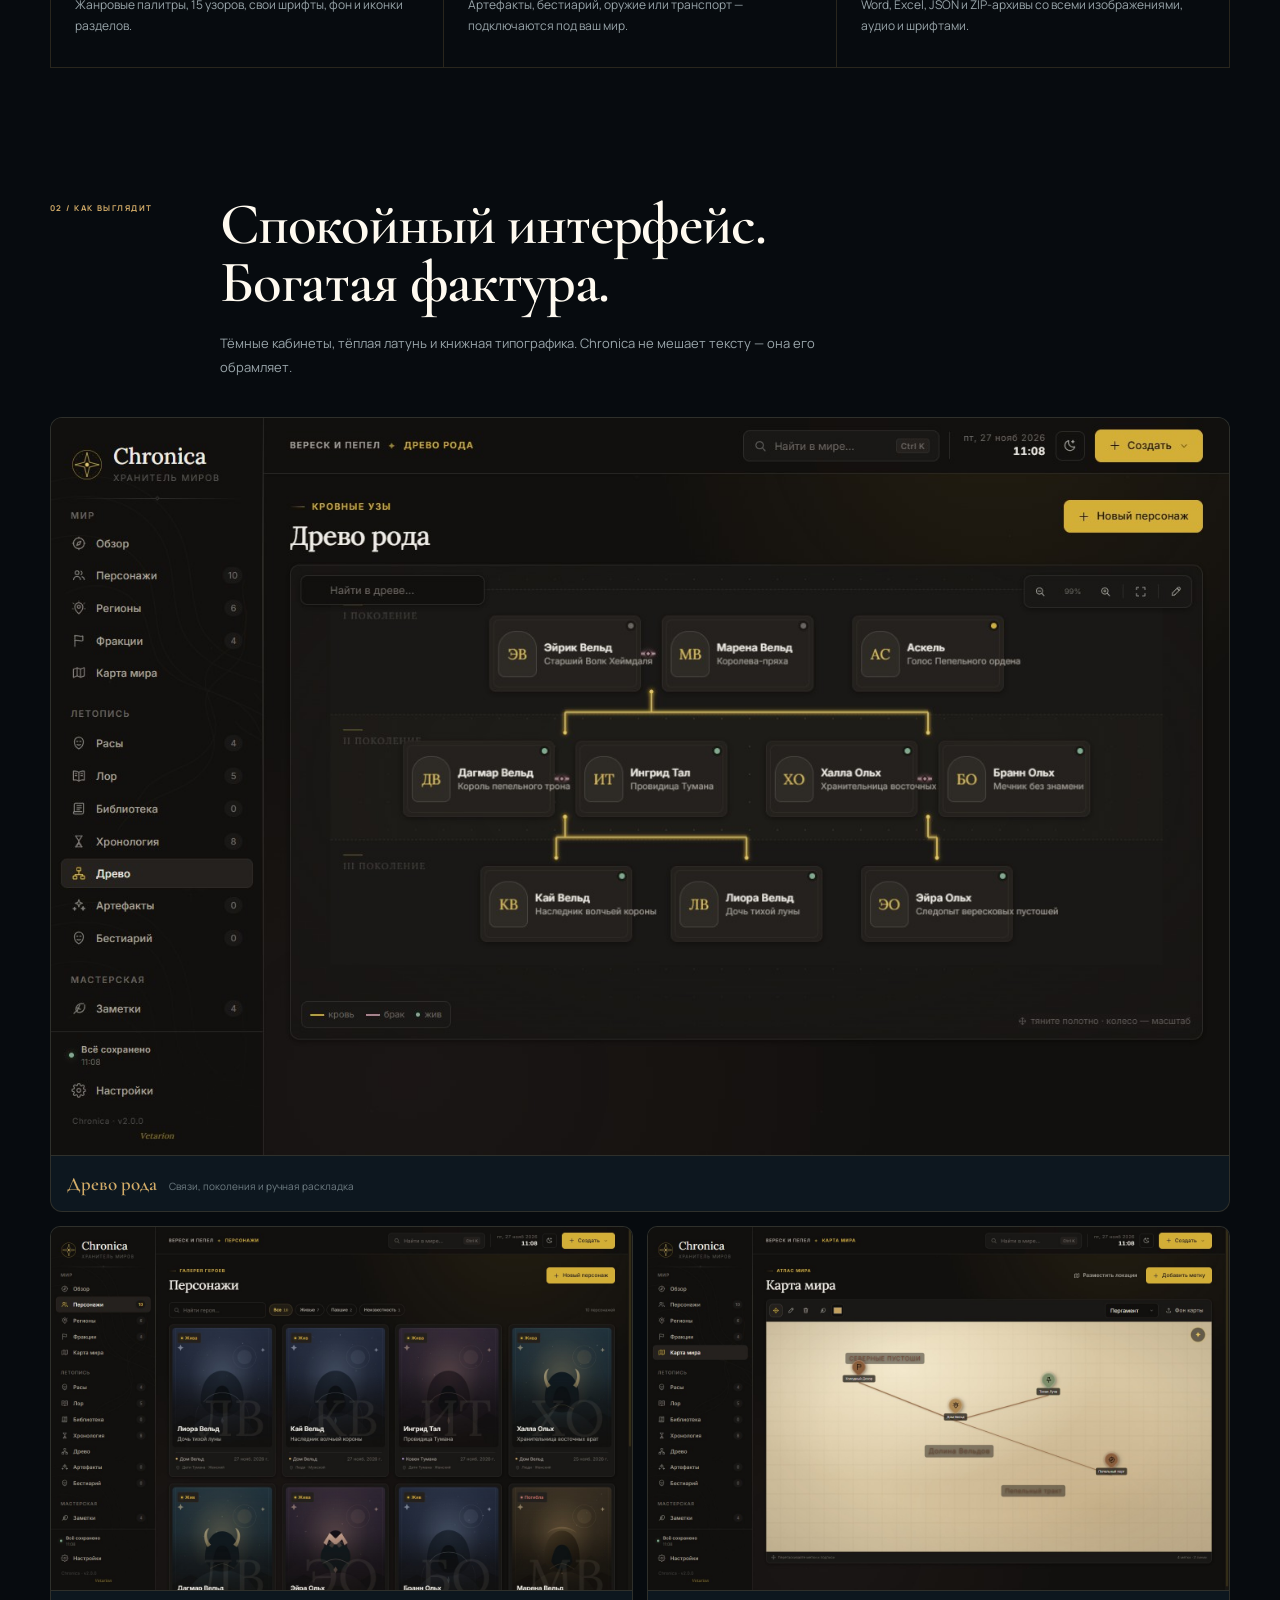
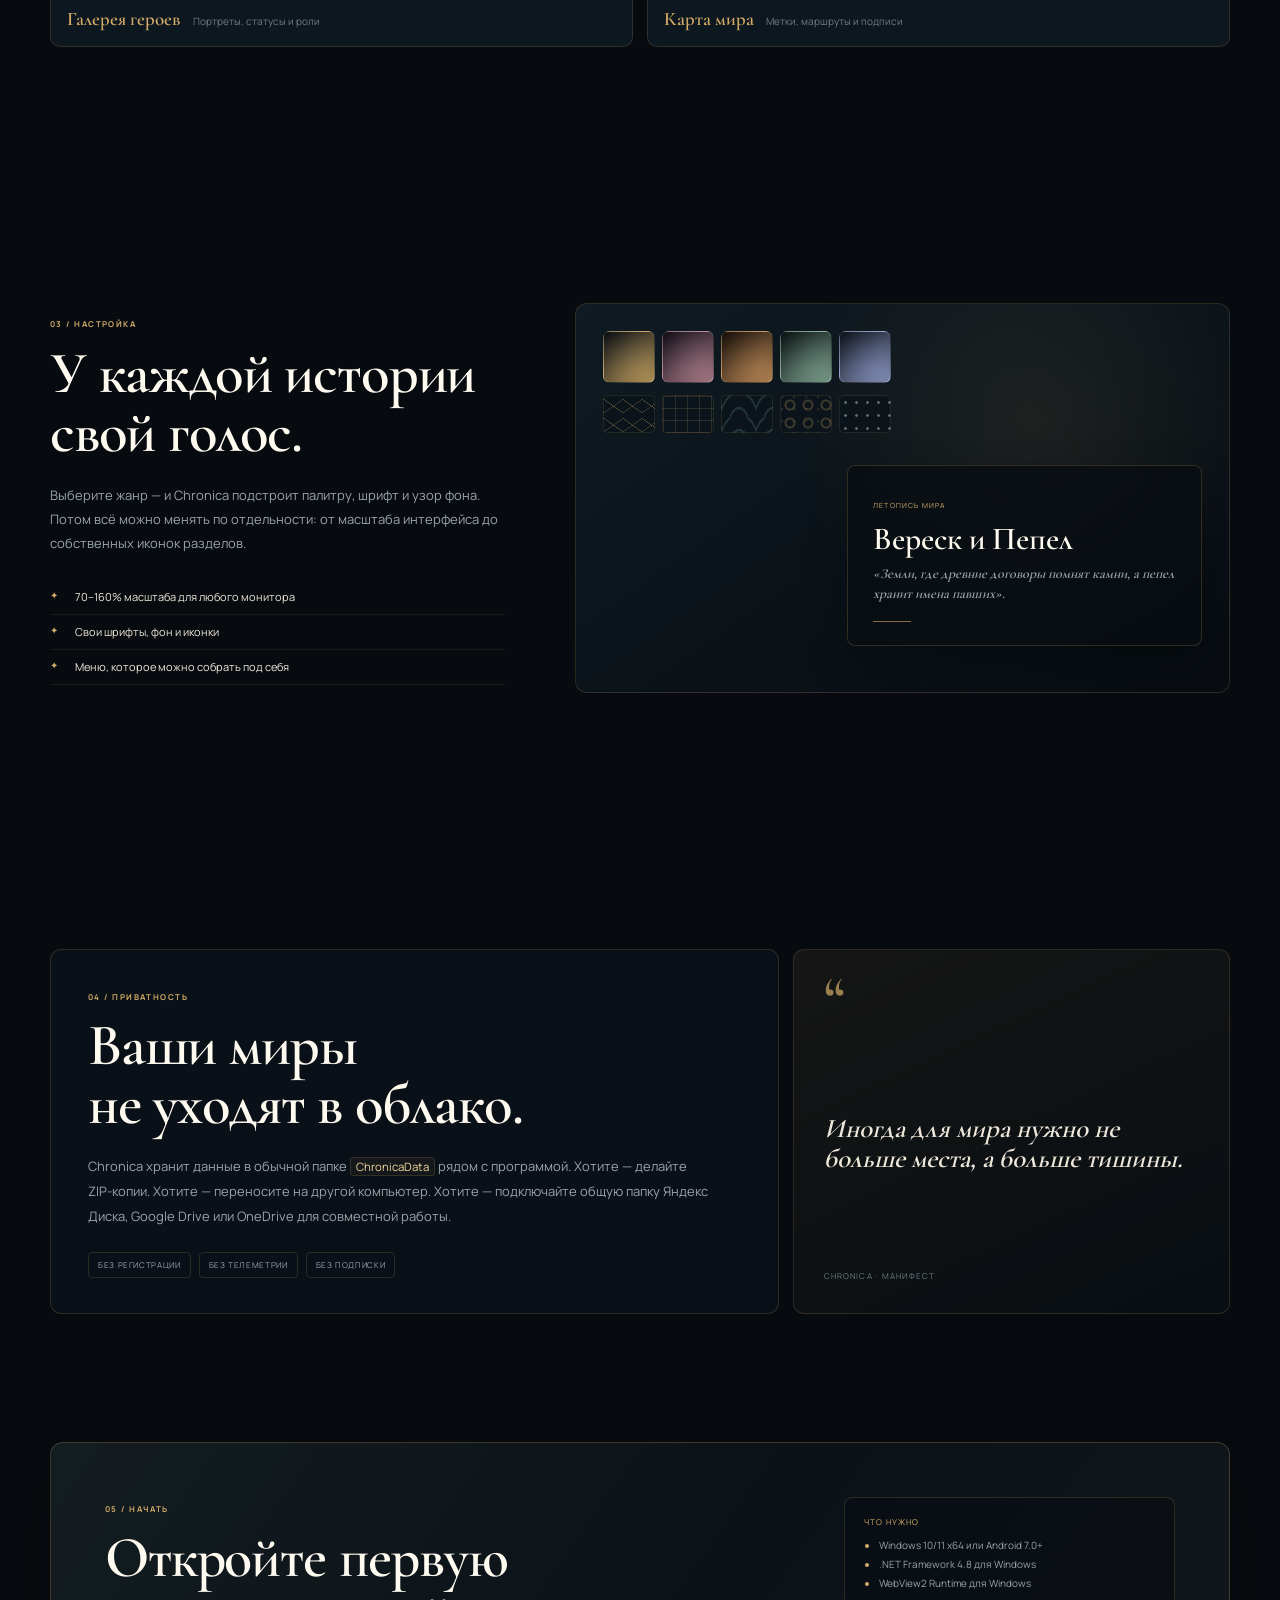
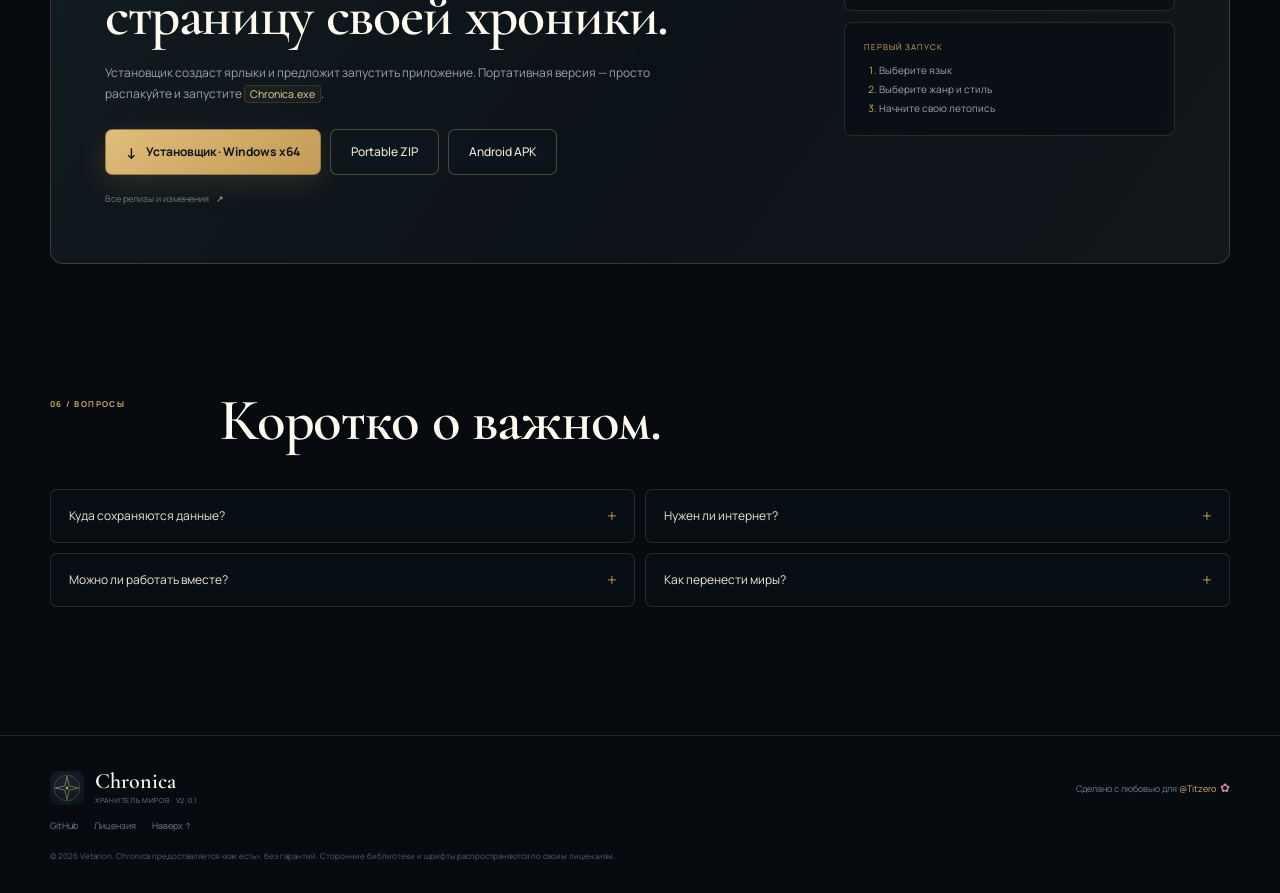
==== commit 02024fce: "Add Android build and responsive mobile UI" ====
--- a/docs/index.html
+++ b/docs/index.html
@@ -57,6 +57,9 @@
           <a class="button button--ghost" href="https://github.com/IvanSemenovVetarion/Chronica/releases/latest/download/Chronica-portable.zip">
             Портативная версия
           </a>
+          <a class="button button--ghost" href="https://github.com/IvanSemenovVetarion/Chronica/releases/latest/download/Chronica-Android-2.0.1.apk">
+            Android APK
+          </a>
         </div>
         <div class="hero__meta">
           <span>Windows 10/11</span>
@@ -220,6 +223,7 @@
           <div class="download__actions">
             <a class="button button--primary" href="https://github.com/IvanSemenovVetarion/Chronica/releases/latest/download/ChronicaSetup.exe"><span class="button__icon">↓</span> Установщик · Windows x64</a>
             <a class="button button--ghost" href="https://github.com/IvanSemenovVetarion/Chronica/releases/latest/download/Chronica-portable.zip">Portable ZIP</a>
+            <a class="button button--ghost" href="https://github.com/IvanSemenovVetarion/Chronica/releases/latest/download/Chronica-Android-2.0.1.apk">Android APK</a>
           </div>
           <a class="text-link" href="https://github.com/IvanSemenovVetarion/Chronica/releases">Все релизы и изменения <span>↗</span></a>
         </div>
@@ -227,9 +231,9 @@
           <div class="requirements">
             <h3>Что нужно</h3>
             <ul>
-              <li>Windows 10 или 11, x64</li>
-              <li>.NET Framework 4.8</li>
-              <li>Microsoft Edge WebView2 Runtime</li>
+              <li>Windows 10/11 x64 или Android 7.0+</li>
+              <li>.NET Framework 4.8 для Windows</li>
+              <li>WebView2 Runtime для Windows</li>
             </ul>
           </div>
           <div class="steps">
